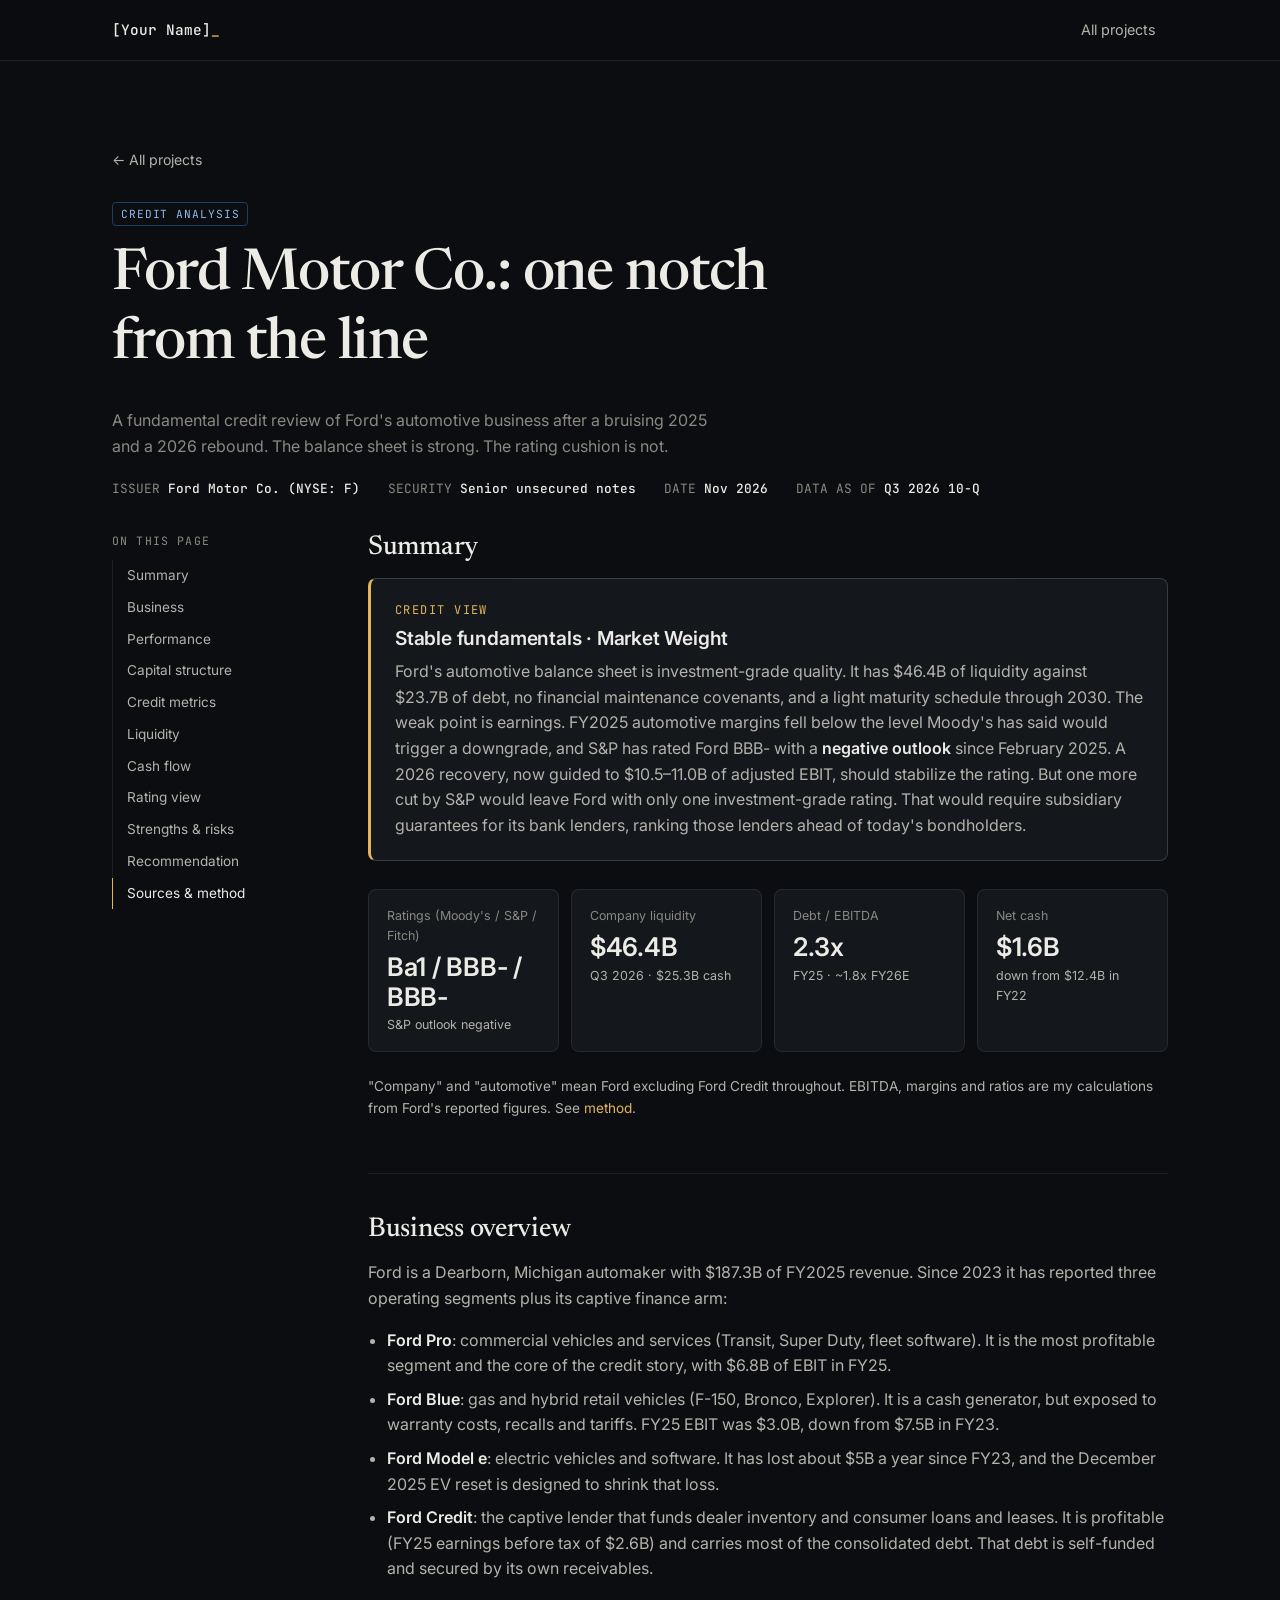
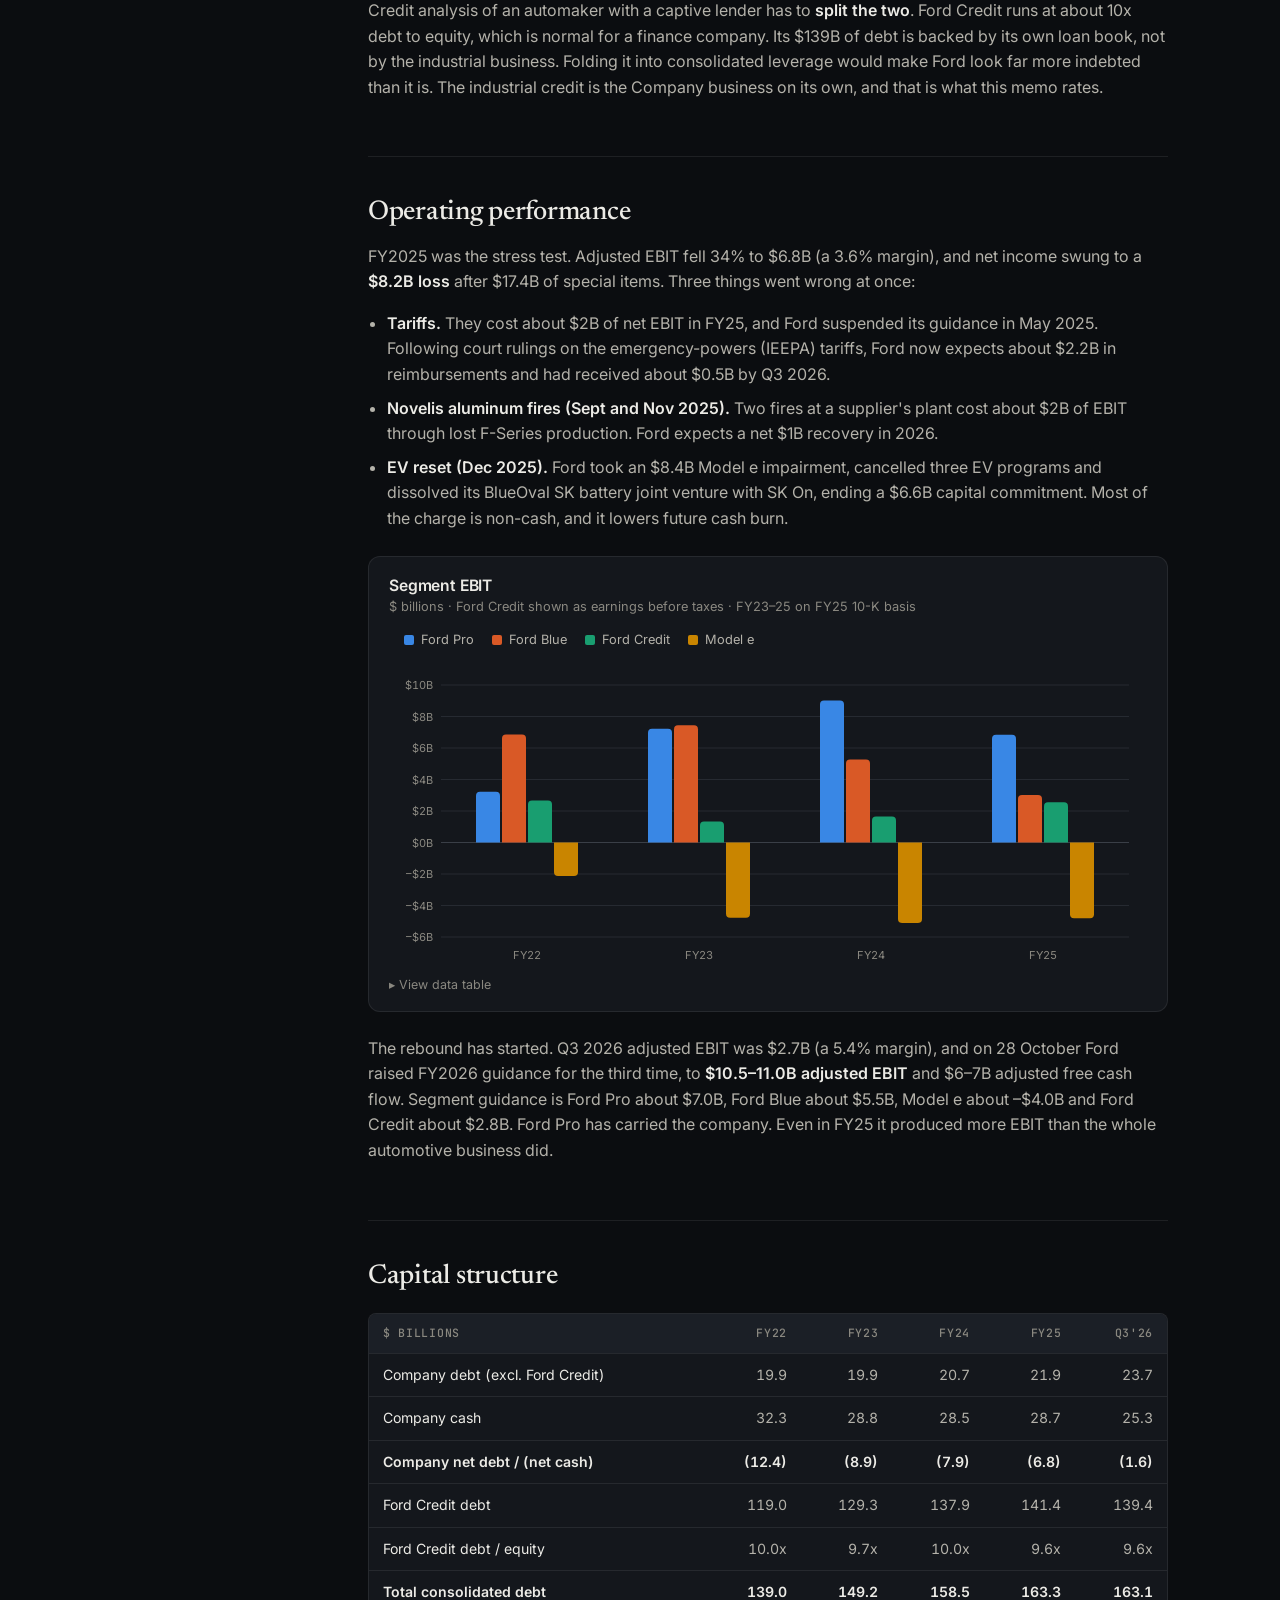
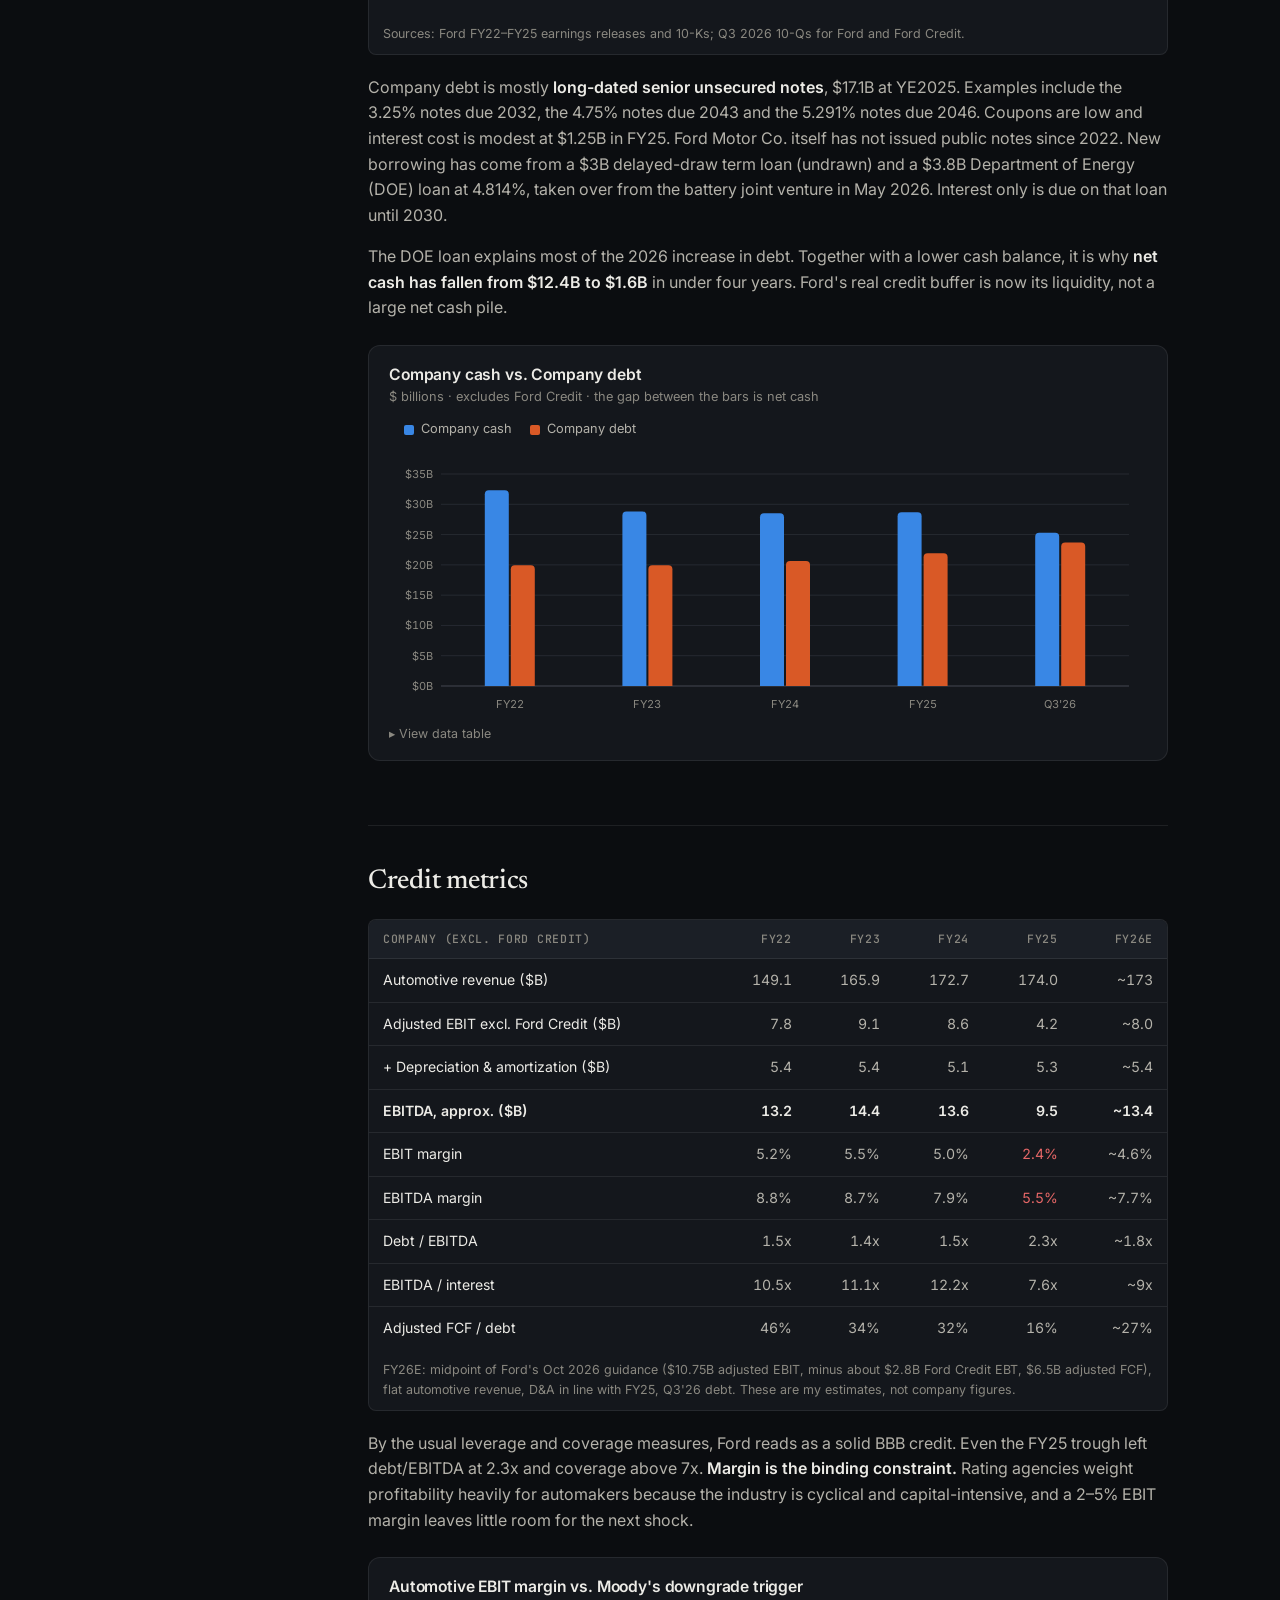
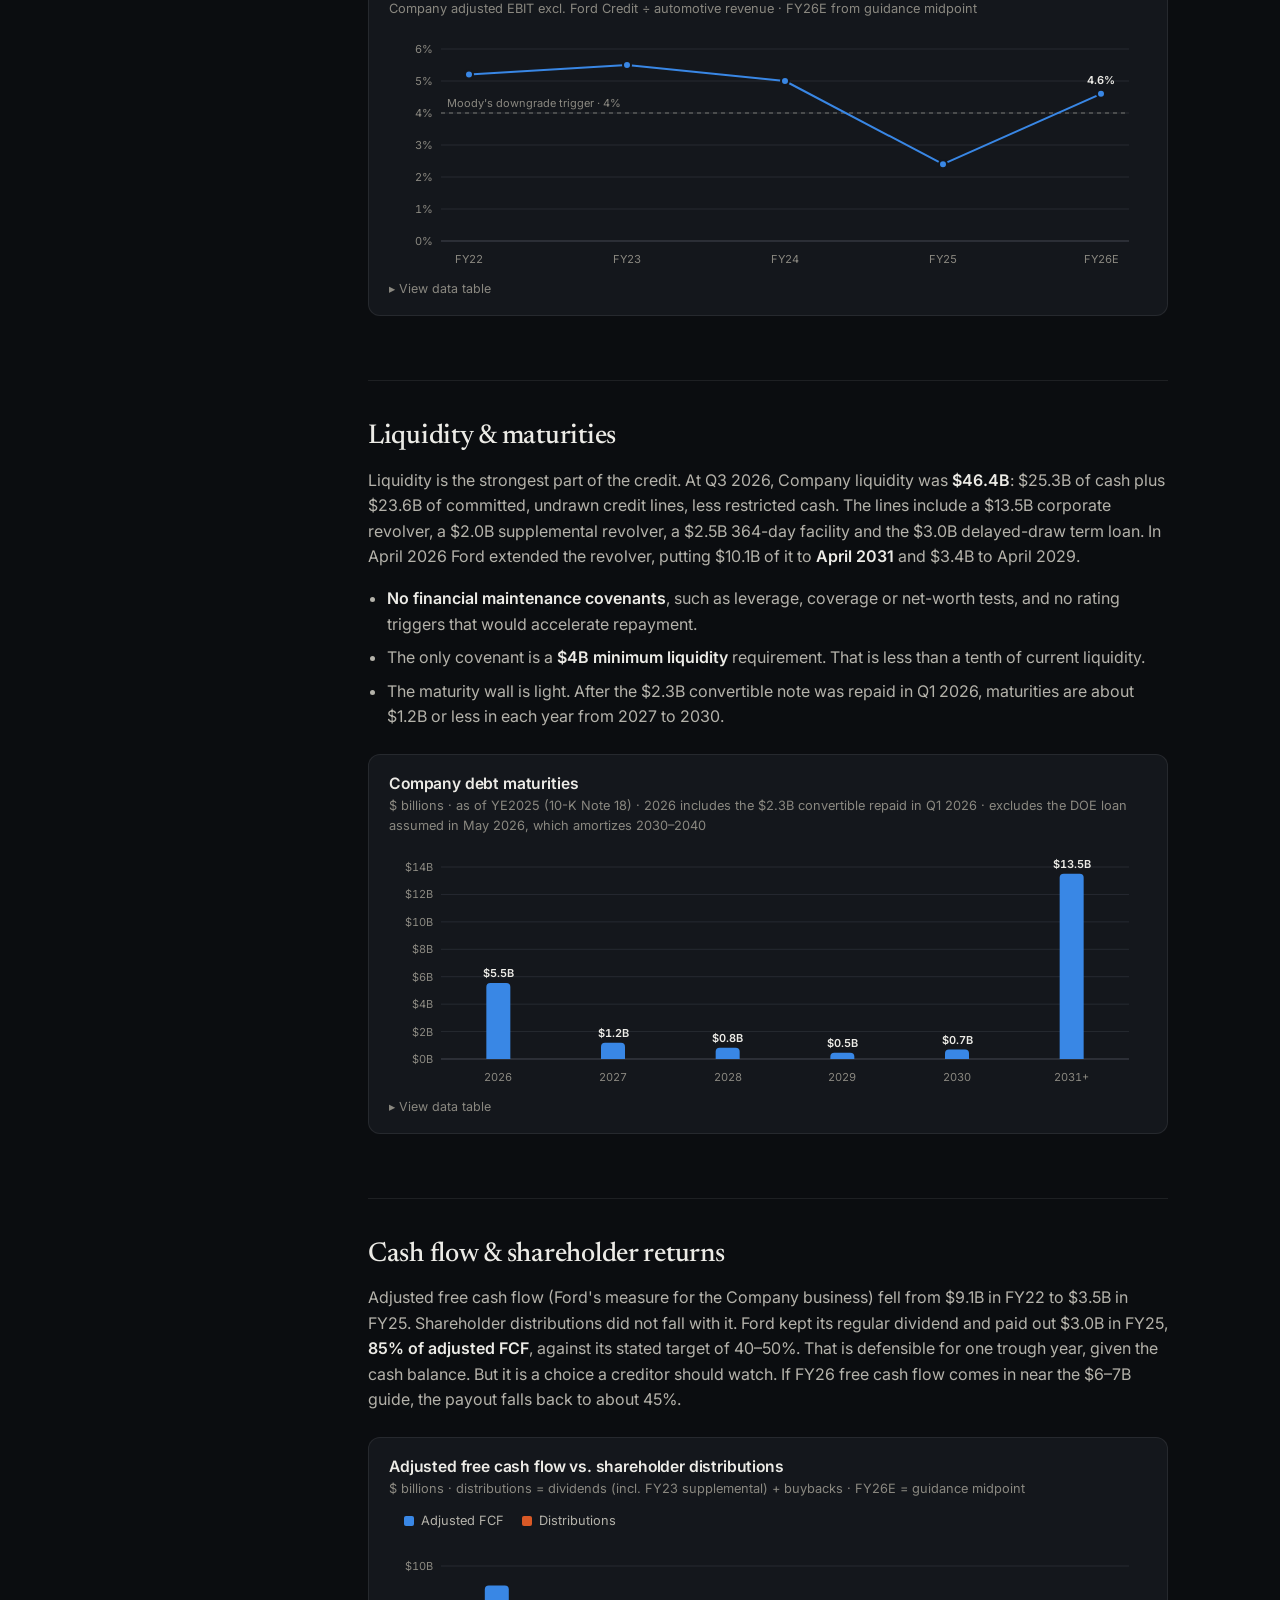
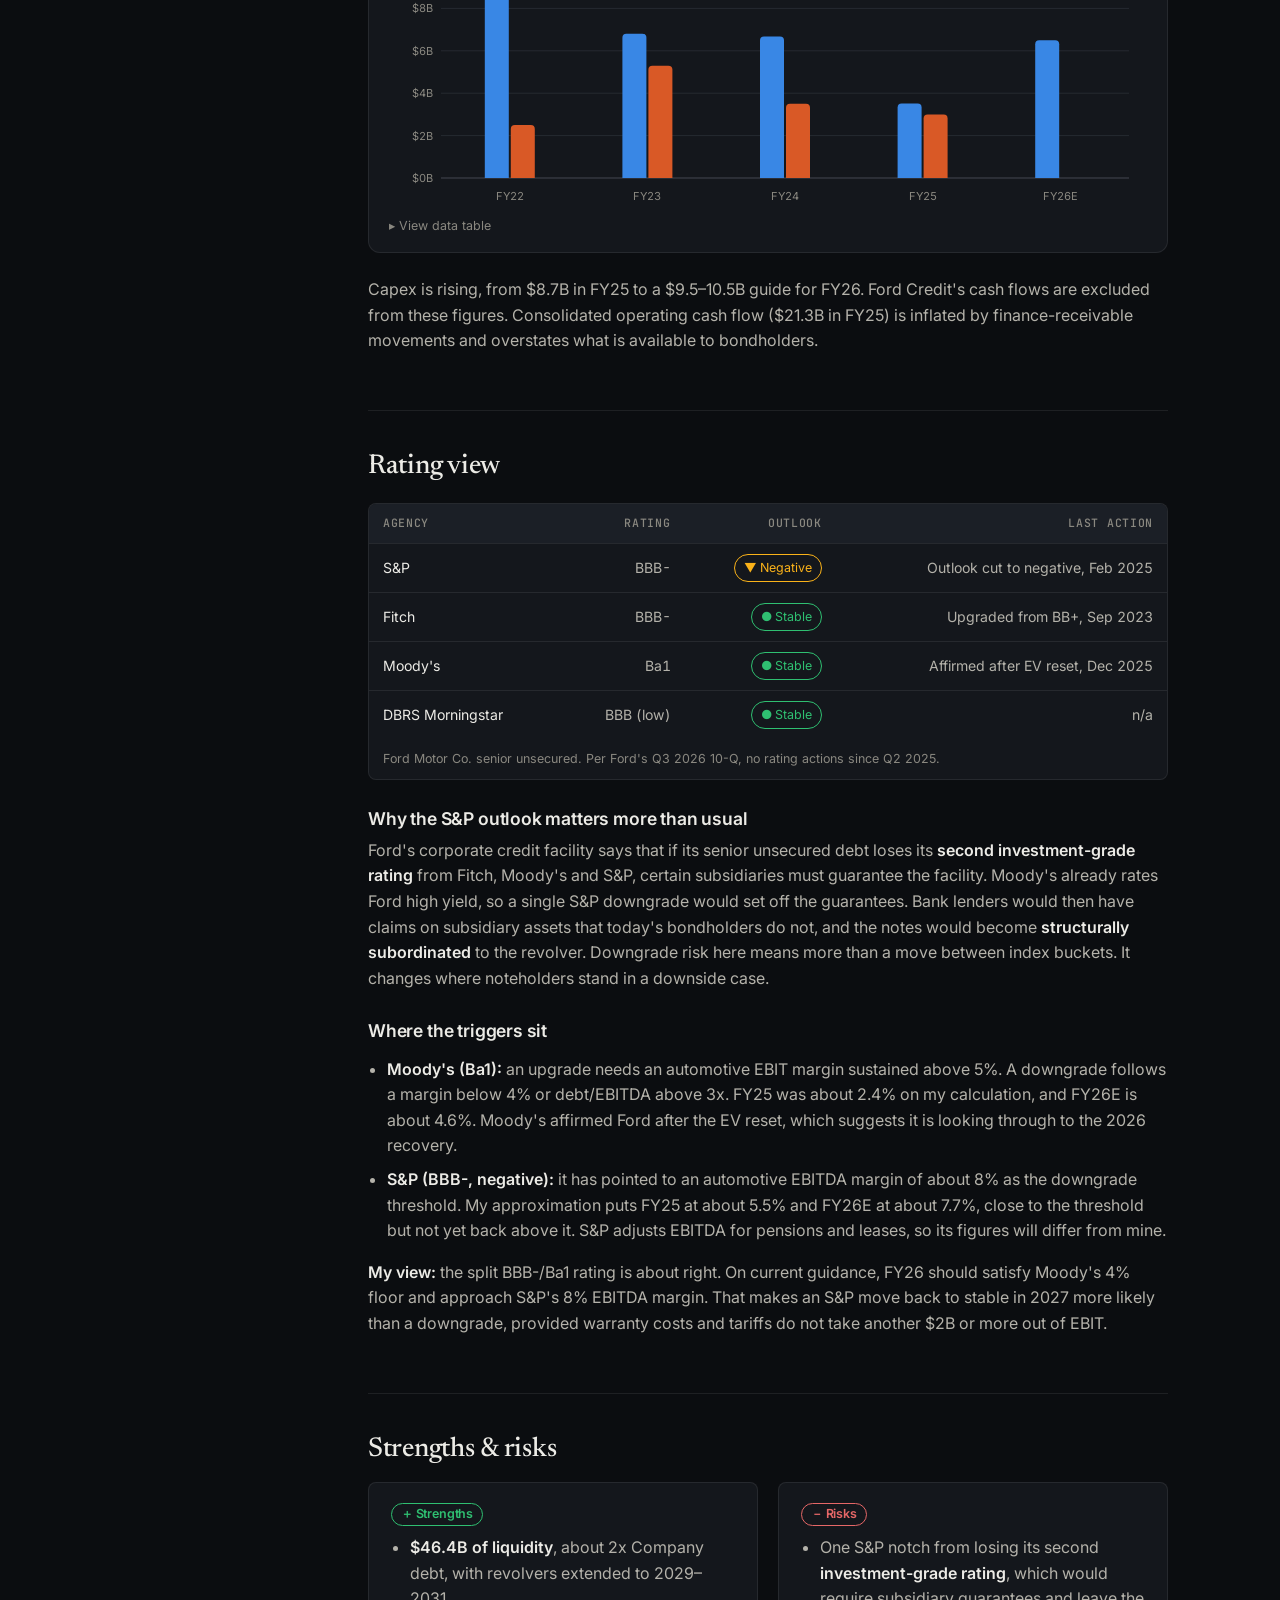
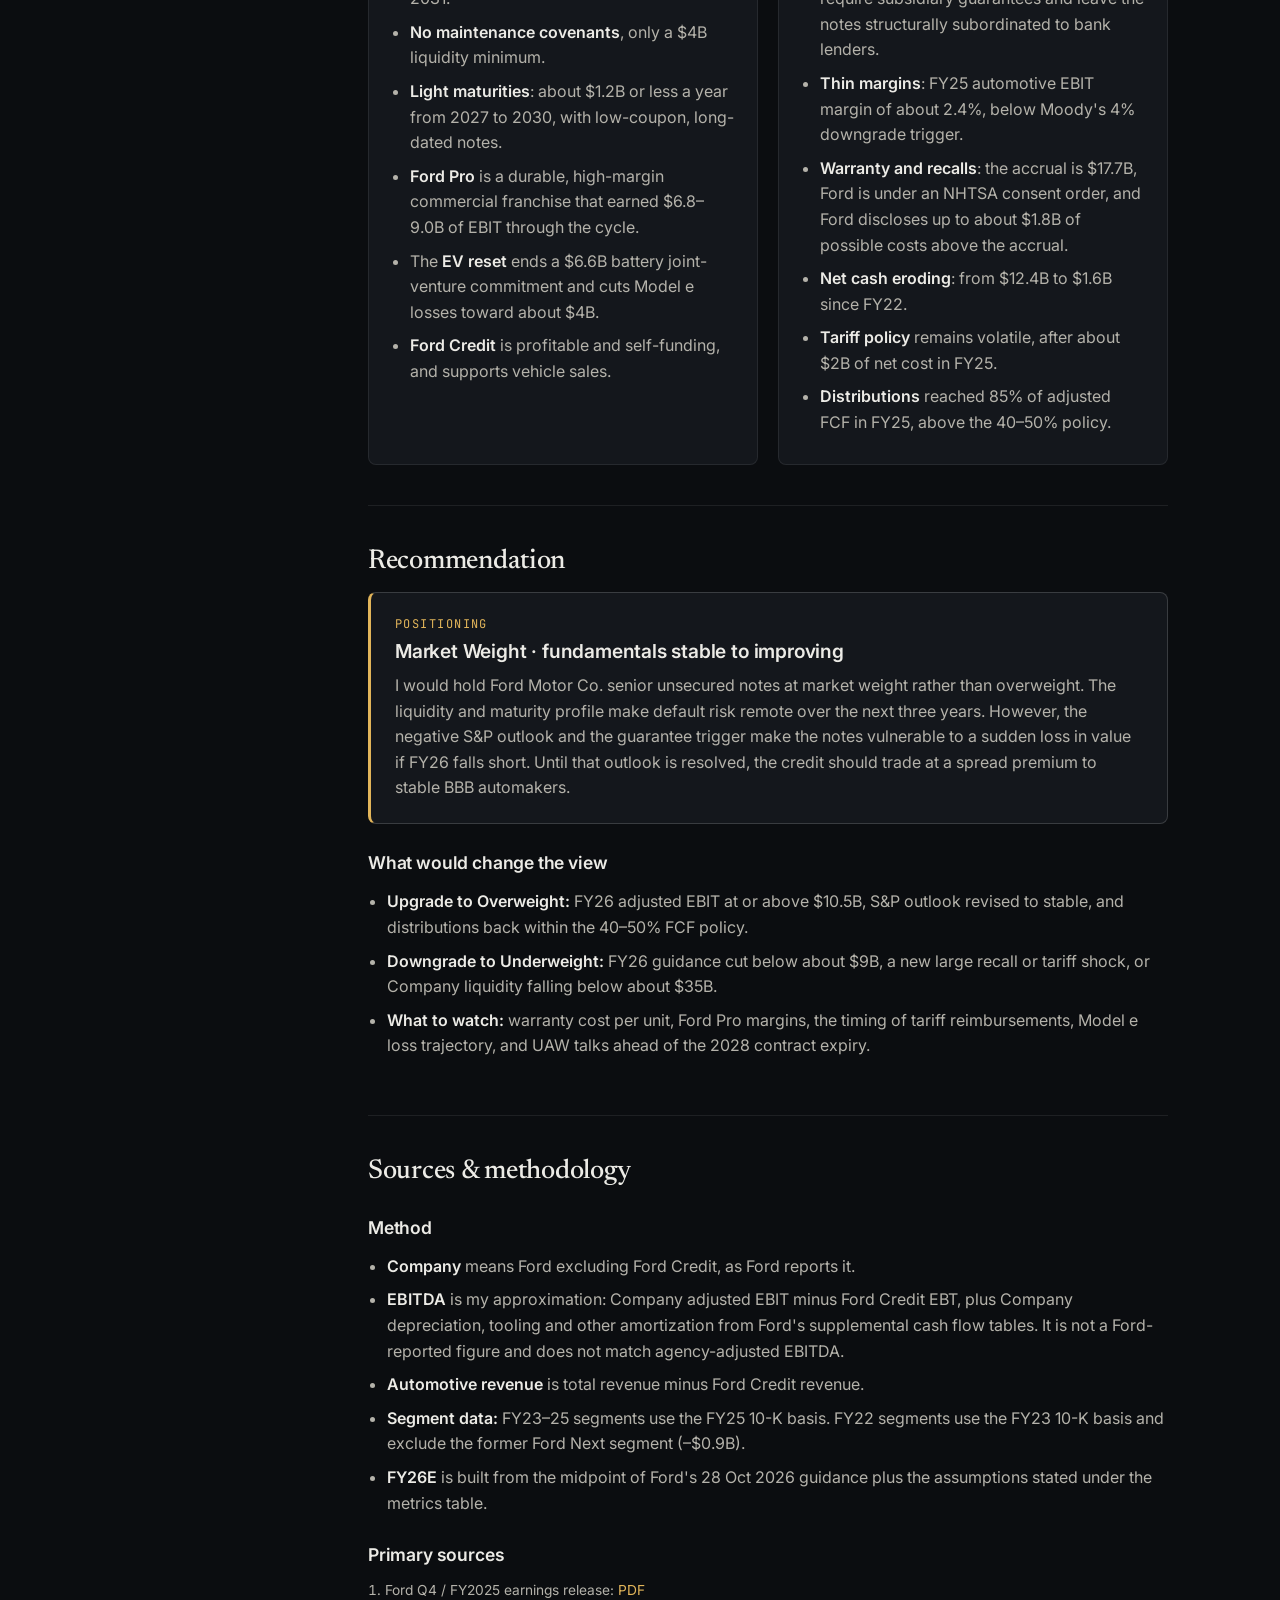
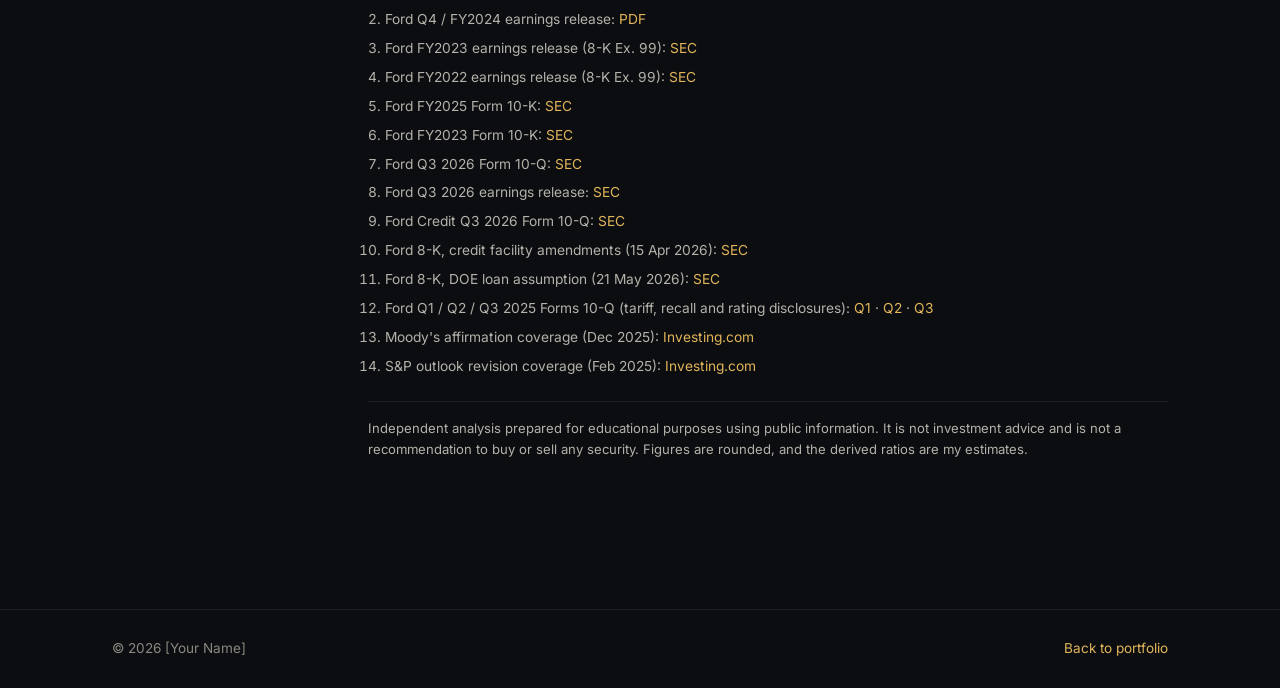
==== projects/ford-credit-analysis.html @ 2c77fc1b "Build dark-theme finance portfolio with sample Ford credit memo - Home page: hero, about, filterable" ====
<!doctype html>
<html lang="en">
<head>
  <meta charset="utf-8">
  <meta name="viewport" content="width=device-width, initial-scale=1">
  <title>Ford Motor Co. Credit Memo · [Your Name]</title>
  <meta name="description" content="Fundamental credit analysis of Ford Motor Company's automotive business: leverage, liquidity, Ford Credit, ratings and downgrade triggers.">
  <meta name="theme-color" content="#0b0d10">
  <link rel="icon" href="../assets/img/favicon.svg" type="image/svg+xml">
  <link rel="preconnect" href="https://fonts.googleapis.com">
  <link rel="preconnect" href="https://fonts.gstatic.com" crossorigin>
  <link href="https://fonts.googleapis.com/css2?family=Inter:wght@400;500;600&family=JetBrains+Mono:wght@400;500&family=Newsreader:opsz,wght@6..72,400;6..72,500&display=swap" rel="stylesheet">
  <link rel="stylesheet" href="../assets/css/style.css">
</head>
<body>
  <header class="nav">
    <div class="container nav-inner">
      <a class="brand" href="../index.html">[Your Name]<span>_</span></a>
      <ul class="nav-links nav-simple">
        <li><a href="../index.html#projects">All projects</a></li>
      </ul>
    </div>
  </header>

  <main class="container">
    <div class="memo-head">
      <a class="back" href="../index.html#projects">← All projects</a>
      <span class="tag tag-credit">Credit analysis</span>
      <h1 style="margin-top:16px">Ford Motor Co.: one notch from the line</h1>
      <p class="muted" style="max-width:62ch">
        A fundamental credit review of Ford's automotive business after a bruising 2025 and a 2026 rebound.
        The balance sheet is strong. The rating cushion is not.
      </p>
      <div class="memo-meta">
        <span>ISSUER <b>Ford Motor Co. (NYSE: F)</b></span>
        <span>SECURITY <b>Senior unsecured notes</b></span>
        <span>DATE <b>Nov 2026</b></span>
        <span>DATA AS OF <b>Q3 2026 10-Q</b></span>
      </div>
    </div>

    <div class="memo-layout">
      <nav class="toc" aria-label="On this page">
        <p>On this page</p>
        <ol>
          <li><a href="#summary">Summary</a></li>
          <li><a href="#business">Business</a></li>
          <li><a href="#performance">Performance</a></li>
          <li><a href="#structure">Capital structure</a></li>
          <li><a href="#metrics">Credit metrics</a></li>
          <li><a href="#liquidity">Liquidity</a></li>
          <li><a href="#cashflow">Cash flow</a></li>
          <li><a href="#ratings">Rating view</a></li>
          <li><a href="#risks">Strengths &amp; risks</a></li>
          <li><a href="#recommendation">Recommendation</a></li>
          <li><a href="#sources">Sources &amp; method</a></li>
        </ol>
      </nav>

      <article class="memo">
        <!-- ================= SUMMARY ================= -->
        <section id="summary">
          <h2>Summary</h2>
          <div class="verdict">
            <span class="eyebrow">Credit view</span>
            <h3>Stable fundamentals · Market Weight</h3>
            <p>
              Ford's automotive balance sheet is investment-grade quality. It has $46.4B of liquidity against
              $23.7B of debt, no financial maintenance covenants, and a light maturity schedule through 2030.
              The weak point is earnings. FY2025 automotive margins fell below the level Moody's has said
              would trigger a downgrade, and S&amp;P has rated Ford BBB- with a <strong>negative outlook</strong> since
              February 2025. A 2026 recovery, now guided to $10.5–11.0B of adjusted EBIT, should stabilize
              the rating. But one more cut by S&amp;P would leave Ford with only one investment-grade rating. That
              would require subsidiary guarantees for its bank lenders, ranking those lenders ahead of today's
              bondholders.
            </p>
          </div>

          <div class="stats">
            <div class="stat"><span class="label">Ratings (Moody's / S&amp;P / Fitch)</span><span class="value">Ba1 / BBB- / BBB-</span><span class="sub">S&amp;P outlook negative</span></div>
            <div class="stat"><span class="label">Company liquidity</span><span class="value">$46.4B</span><span class="sub">Q3 2026 · $25.3B cash</span></div>
            <div class="stat"><span class="label">Debt / EBITDA</span><span class="value">2.3x</span><span class="sub">FY25 · ~1.8x FY26E</span></div>
            <div class="stat"><span class="label">Net cash</span><span class="value">$1.6B</span><span class="sub">down from $12.4B in FY22</span></div>
          </div>
          <p class="muted" style="font-size:.85rem">
            "Company" and "automotive" mean Ford excluding Ford Credit throughout. EBITDA, margins and ratios are
            my calculations from Ford's reported figures. See <a href="#sources">method</a>.
          </p>
        </section>

        <!-- ================= BUSINESS ================= -->
        <section id="business">
          <h2>Business overview</h2>
          <p>
            Ford is a Dearborn, Michigan automaker with $187.3B of FY2025 revenue. Since 2023 it has
            reported three operating segments plus its captive finance arm:
          </p>
          <ul>
            <li><strong>Ford Pro</strong>: commercial vehicles and services (Transit, Super Duty, fleet software).
              It is the most profitable segment and the core of the credit story, with $6.8B of EBIT in FY25.</li>
            <li><strong>Ford Blue</strong>: gas and hybrid retail vehicles (F-150, Bronco, Explorer). It is a
              cash generator, but exposed to warranty costs, recalls and tariffs. FY25 EBIT was $3.0B, down from $7.5B in FY23.</li>
            <li><strong>Ford Model e</strong>: electric vehicles and software. It has lost about $5B a year since FY23,
              and the December 2025 EV reset is designed to shrink that loss.</li>
            <li><strong>Ford Credit</strong>: the captive lender that funds dealer inventory and consumer
              loans and leases. It is profitable (FY25 earnings before tax of $2.6B) and carries most of the
              consolidated debt. That debt is self-funded and secured by its own receivables.</li>
          </ul>
          <p>
            Credit analysis of an automaker with a captive lender has to <strong>split the two</strong>.
            Ford Credit runs at about 10x debt to equity, which is normal for a finance company. Its $139B of
            debt is backed by its own loan book, not by the industrial business. Folding it into consolidated
            leverage would make Ford look far more indebted than it is. The industrial
            credit is the Company business on its own, and that is what this memo rates.
          </p>
        </section>

        <!-- ================= PERFORMANCE ================= -->
        <section id="performance">
          <h2>Operating performance</h2>
          <p>
            FY2025 was the stress test. Adjusted EBIT fell 34% to $6.8B (a 3.6% margin), and net income
            swung to a <strong>$8.2B loss</strong> after $17.4B of special items. Three things went wrong at once:
          </p>
          <ul>
            <li><strong>Tariffs.</strong> They cost about $2B of net EBIT in FY25, and Ford suspended its guidance in May 2025.
              Following court rulings on the emergency-powers (IEEPA) tariffs, Ford now expects about $2.2B
              in reimbursements and had received about $0.5B by Q3 2026.</li>
            <li><strong>Novelis aluminum fires (Sept and Nov 2025).</strong> Two fires at a supplier's plant cost
              about $2B of EBIT through lost F-Series production. Ford expects a net $1B recovery in 2026.</li>
            <li><strong>EV reset (Dec 2025).</strong> Ford took an $8.4B Model e impairment, cancelled three EV
              programs and dissolved its BlueOval SK battery joint venture with SK On, ending a $6.6B capital
              commitment. Most of the charge is non-cash, and it lowers future cash burn.</li>
          </ul>

          <div class="chart-card">
            <h4>Segment EBIT</h4>
            <p class="chart-sub">$ billions · Ford Credit shown as earnings before taxes · FY23–25 on FY25 10-K basis</p>
            <div class="chart" id="chart-segments"></div>
          </div>

          <p>
            The rebound has started. Q3 2026 adjusted EBIT was $2.7B (a 5.4% margin), and on 28 October Ford raised
            FY2026 guidance for the third time, to <strong>$10.5–11.0B adjusted EBIT</strong> and $6–7B adjusted
            free cash flow. Segment guidance is Ford Pro about $7.0B, Ford Blue about $5.5B, Model e about –$4.0B
            and Ford Credit about $2.8B. Ford Pro has carried the company. Even in FY25 it produced more EBIT
            than the whole automotive business did.
          </p>
        </section>

        <!-- ================= CAPITAL STRUCTURE ================= -->
        <section id="structure">
          <h2>Capital structure</h2>
          <div class="table-wrap">
            <table>
              <thead><tr><th>$ billions</th><th>FY22</th><th>FY23</th><th>FY24</th><th>FY25</th><th>Q3'26</th></tr></thead>
              <tbody>
                <tr><td>Company debt (excl. Ford Credit)</td><td>19.9</td><td>19.9</td><td>20.7</td><td>21.9</td><td>23.7</td></tr>
                <tr><td>Company cash</td><td>32.3</td><td>28.8</td><td>28.5</td><td>28.7</td><td>25.3</td></tr>
                <tr class="total"><td>Company net debt / (net cash)</td><td>(12.4)</td><td>(8.9)</td><td>(7.9)</td><td>(6.8)</td><td>(1.6)</td></tr>
                <tr><td>Ford Credit debt</td><td>119.0</td><td>129.3</td><td>137.9</td><td>141.4</td><td>139.4</td></tr>
                <tr><td>Ford Credit debt / equity</td><td>10.0x</td><td>9.7x</td><td>10.0x</td><td>9.6x</td><td>9.6x</td></tr>
                <tr class="total"><td>Total consolidated debt</td><td>139.0</td><td>149.2</td><td>158.5</td><td>163.3</td><td>163.1</td></tr>
              </tbody>
              <caption>Sources: Ford FY22–FY25 earnings releases and 10-Ks; Q3 2026 10-Qs for Ford and Ford Credit.</caption>
            </table>
          </div>
          <p>
            Company debt is mostly <strong>long-dated senior unsecured notes</strong>, $17.1B at YE2025. Examples
            include the 3.25% notes due 2032, the 4.75% notes due 2043 and the 5.291% notes due 2046. Coupons are low
            and interest cost is modest at $1.25B in FY25. Ford Motor Co. itself has not issued public notes
            since 2022. New borrowing has come from a $3B delayed-draw term loan (undrawn) and a $3.8B Department of
            Energy (DOE) loan at 4.814%, taken over from the battery joint venture in May 2026. Interest only is due on
            that loan until 2030.
          </p>
          <p>
            The DOE loan explains most of the 2026 increase in debt. Together with a lower cash balance, it is why <strong>net cash has fallen from $12.4B to $1.6B</strong> in under four years.
            Ford's real credit buffer is now its liquidity, not a large net cash pile.
          </p>

          <div class="chart-card">
            <h4>Company cash vs. Company debt</h4>
            <p class="chart-sub">$ billions · excludes Ford Credit · the gap between the bars is net cash</p>
            <div class="chart" id="chart-netcash"></div>
          </div>
        </section>

        <!-- ================= METRICS ================= -->
        <section id="metrics">
          <h2>Credit metrics</h2>
          <div class="table-wrap">
            <table>
              <thead><tr><th>Company (excl. Ford Credit)</th><th>FY22</th><th>FY23</th><th>FY24</th><th>FY25</th><th>FY26E</th></tr></thead>
              <tbody>
                <tr><td>Automotive revenue ($B)</td><td>149.1</td><td>165.9</td><td>172.7</td><td>174.0</td><td>~173</td></tr>
                <tr><td>Adjusted EBIT excl. Ford Credit ($B)</td><td>7.8</td><td>9.1</td><td>8.6</td><td>4.2</td><td>~8.0</td></tr>
                <tr><td>+ Depreciation &amp; amortization ($B)</td><td>5.4</td><td>5.4</td><td>5.1</td><td>5.3</td><td>~5.4</td></tr>
                <tr class="total"><td>EBITDA, approx. ($B)</td><td>13.2</td><td>14.4</td><td>13.6</td><td>9.5</td><td>~13.4</td></tr>
                <tr><td>EBIT margin</td><td>5.2%</td><td>5.5%</td><td>5.0%</td><td class="neg">2.4%</td><td>~4.6%</td></tr>
                <tr><td>EBITDA margin</td><td>8.8%</td><td>8.7%</td><td>7.9%</td><td class="neg">5.5%</td><td>~7.7%</td></tr>
                <tr><td>Debt / EBITDA</td><td>1.5x</td><td>1.4x</td><td>1.5x</td><td>2.3x</td><td>~1.8x</td></tr>
                <tr><td>EBITDA / interest</td><td>10.5x</td><td>11.1x</td><td>12.2x</td><td>7.6x</td><td>~9x</td></tr>
                <tr><td>Adjusted FCF / debt</td><td>46%</td><td>34%</td><td>32%</td><td>16%</td><td>~27%</td></tr>
              </tbody>
              <caption>
                FY26E: midpoint of Ford's Oct 2026 guidance ($10.75B adjusted EBIT, minus about $2.8B Ford Credit EBT, $6.5B adjusted FCF),
                flat automotive revenue, D&amp;A in line with FY25, Q3'26 debt. These are my estimates, not company figures.
              </caption>
            </table>
          </div>
          <p>
            By the usual leverage and coverage measures, Ford reads as a solid BBB credit. Even the FY25 trough
            left debt/EBITDA at 2.3x and coverage above 7x. <strong>Margin is the binding constraint.</strong>
            Rating agencies weight profitability heavily for automakers because the industry is cyclical and
            capital-intensive, and a 2–5% EBIT margin leaves little room for the next shock.
          </p>

          <div class="chart-card">
            <h4>Automotive EBIT margin vs. Moody's downgrade trigger</h4>
            <p class="chart-sub">Company adjusted EBIT excl. Ford Credit ÷ automotive revenue · FY26E from guidance midpoint</p>
            <div class="chart" id="chart-margin"></div>
          </div>
        </section>

        <!-- ================= LIQUIDITY ================= -->
        <section id="liquidity">
          <h2>Liquidity &amp; maturities</h2>
          <p>
            Liquidity is the strongest part of the credit. At Q3 2026, Company liquidity was
            <strong>$46.4B</strong>: $25.3B of cash plus $23.6B of committed, undrawn credit lines, less
            restricted cash. The lines include a $13.5B corporate revolver, a $2.0B supplemental revolver, a $2.5B
            364-day facility and the $3.0B delayed-draw term loan. In April 2026 Ford extended the revolver,
            putting $10.1B of it to <strong>April 2031</strong> and $3.4B to April 2029.
          </p>
          <ul>
            <li><strong>No financial maintenance covenants</strong>, such as leverage, coverage or net-worth tests, and no
              rating triggers that would accelerate repayment.</li>
            <li>The only covenant is a <strong>$4B minimum liquidity</strong> requirement. That is less than
              a tenth of current liquidity.</li>
            <li>The maturity wall is light. After the $2.3B convertible note was repaid in Q1 2026, maturities are about
              $1.2B or less in each year from 2027 to 2030.</li>
          </ul>

          <div class="chart-card">
            <h4>Company debt maturities</h4>
            <p class="chart-sub">$ billions · as of YE2025 (10-K Note 18) · 2026 includes the $2.3B convertible repaid in Q1 2026 · excludes the DOE loan assumed in May 2026, which amortizes 2030–2040</p>
            <div class="chart" id="chart-maturities"></div>
          </div>
        </section>

        <!-- ================= CASH FLOW ================= -->
        <section id="cashflow">
          <h2>Cash flow &amp; shareholder returns</h2>
          <p>
            Adjusted free cash flow (Ford's measure for the Company business) fell from $9.1B in FY22 to $3.5B in FY25.
            Shareholder distributions did not fall with it. Ford kept its regular dividend and paid out
            $3.0B in FY25, <strong>85% of adjusted FCF</strong>, against its stated target of 40–50%. That is defensible for
            one trough year, given the cash balance. But it is a choice a creditor should watch. If FY26 free cash flow
            comes in near the $6–7B guide, the payout falls back to about 45%.
          </p>
          <div class="chart-card">
            <h4>Adjusted free cash flow vs. shareholder distributions</h4>
            <p class="chart-sub">$ billions · distributions = dividends (incl. FY23 supplemental) + buybacks · FY26E = guidance midpoint</p>
            <div class="chart" id="chart-fcf"></div>
          </div>
          <p>
            Capex is rising, from $8.7B in FY25 to a $9.5–10.5B guide for FY26. Ford Credit's cash flows are excluded
            from these figures. Consolidated operating cash flow ($21.3B in FY25) is inflated by finance-receivable
            movements and overstates what is available to bondholders.
          </p>
        </section>

        <!-- ================= RATINGS ================= -->
        <section id="ratings">
          <h2>Rating view</h2>
          <div class="table-wrap">
            <table>
              <thead><tr><th>Agency</th><th>Rating</th><th>Outlook</th><th>Last action</th></tr></thead>
              <tbody>
                <tr><td>S&amp;P</td><td>BBB-</td><td><span class="pill warn">▼ Negative</span></td><td>Outlook cut to negative, Feb 2025</td></tr>
                <tr><td>Fitch</td><td>BBB-</td><td><span class="pill good">● Stable</span></td><td>Upgraded from BB+, Sep 2023</td></tr>
                <tr><td>Moody's</td><td>Ba1</td><td><span class="pill good">● Stable</span></td><td>Affirmed after EV reset, Dec 2025</td></tr>
                <tr><td>DBRS Morningstar</td><td>BBB (low)</td><td><span class="pill good">● Stable</span></td><td>n/a</td></tr>
              </tbody>
              <caption>Ford Motor Co. senior unsecured. Per Ford's Q3 2026 10-Q, no rating actions since Q2 2025.</caption>
            </table>
          </div>

          <h3>Why the S&amp;P outlook matters more than usual</h3>
          <p>
            Ford's corporate credit facility says that if its senior unsecured debt loses its
            <strong>second investment-grade rating</strong> from Fitch, Moody's and S&amp;P, certain subsidiaries
            must guarantee the facility. Moody's already rates Ford high yield, so a single S&amp;P downgrade would
            set off the guarantees. Bank lenders would then have claims on subsidiary assets that today's
            bondholders do not, and the notes would become <strong>structurally subordinated</strong> to
            the revolver. Downgrade risk here means more than a move between index buckets. It changes where
            noteholders stand in a downside case.
          </p>

          <h3>Where the triggers sit</h3>
          <ul>
            <li><strong>Moody's (Ba1):</strong> an upgrade needs an automotive EBIT margin sustained above 5%. A downgrade
              follows a margin below 4% or debt/EBITDA above 3x. FY25 was about 2.4% on my calculation, and FY26E is about 4.6%.
              Moody's affirmed Ford after the EV reset, which suggests it is looking through to the 2026 recovery.</li>
            <li><strong>S&amp;P (BBB-, negative):</strong> it has pointed to an automotive EBITDA margin of about 8%
              as the downgrade threshold. My approximation puts FY25 at about 5.5% and FY26E at about 7.7%, close to the
              threshold but not yet back above it. S&amp;P adjusts EBITDA for pensions and leases, so its
              figures will differ from mine.</li>
          </ul>
          <p>
            <strong>My view:</strong> the split BBB-/Ba1 rating is about right. On current guidance, FY26 should
            satisfy Moody's 4% floor and approach S&amp;P's 8% EBITDA margin. That makes an S&amp;P move back to stable
            in 2027 more likely than a downgrade, provided warranty costs and tariffs do not take another $2B or more out of EBIT.
          </p>
        </section>

        <!-- ================= STRENGTHS & RISKS ================= -->
        <section id="risks">
          <h2>Strengths &amp; risks</h2>
          <div class="two-col">
            <div>
              <h3><span class="pill good">＋ Strengths</span></h3>
              <ul>
                <li><strong>$46.4B of liquidity</strong>, about 2x Company debt, with revolvers extended to 2029–2031.</li>
                <li><strong>No maintenance covenants</strong>, only a $4B liquidity minimum.</li>
                <li><strong>Light maturities</strong>: about $1.2B or less a year from 2027 to 2030, with low-coupon, long-dated notes.</li>
                <li><strong>Ford Pro</strong> is a durable, high-margin commercial franchise that earned $6.8–9.0B of EBIT through the cycle.</li>
                <li>The <strong>EV reset</strong> ends a $6.6B battery joint-venture commitment and cuts Model e losses toward about $4B.</li>
                <li><strong>Ford Credit</strong> is profitable and self-funding, and supports vehicle sales.</li>
              </ul>
            </div>
            <div>
              <h3><span class="pill bad">－ Risks</span></h3>
              <ul>
                <li>One S&amp;P notch from losing its second <strong>investment-grade rating</strong>, which would require subsidiary guarantees and leave the notes structurally subordinated to bank lenders.</li>
                <li><strong>Thin margins</strong>: FY25 automotive EBIT margin of about 2.4%, below Moody's 4% downgrade trigger.</li>
                <li><strong>Warranty and recalls</strong>: the accrual is $17.7B, Ford is under an NHTSA consent order, and Ford discloses up to about $1.8B of possible costs above the accrual.</li>
                <li><strong>Net cash eroding</strong>: from $12.4B to $1.6B since FY22.</li>
                <li><strong>Tariff policy</strong> remains volatile, after about $2B of net cost in FY25.</li>
                <li><strong>Distributions</strong> reached 85% of adjusted FCF in FY25, above the 40–50% policy.</li>
              </ul>
            </div>
          </div>
        </section>

        <!-- ================= RECOMMENDATION ================= -->
        <section id="recommendation">
          <h2>Recommendation</h2>
          <div class="verdict">
            <span class="eyebrow">Positioning</span>
            <h3>Market Weight · fundamentals stable to improving</h3>
            <p>
              I would hold Ford Motor Co. senior unsecured notes at market weight rather than overweight. The liquidity and
              maturity profile make default risk remote over the next three years. However, the negative S&amp;P outlook
              and the guarantee trigger make the notes vulnerable to a sudden loss in value if FY26 falls short. Until
              that outlook is resolved, the credit should trade at a spread premium to stable BBB automakers.
            </p>
          </div>
          <h3>What would change the view</h3>
          <ul>
            <li><strong>Upgrade to Overweight:</strong> FY26 adjusted EBIT at or above $10.5B, S&amp;P outlook revised to stable,
              and distributions back within the 40–50% FCF policy.</li>
            <li><strong>Downgrade to Underweight:</strong> FY26 guidance cut below about $9B, a new large recall or tariff
              shock, or Company liquidity falling below about $35B.</li>
            <li><strong>What to watch:</strong> warranty cost per unit, Ford Pro margins, the timing of tariff
              reimbursements, Model e loss trajectory, and UAW talks ahead of the 2028 contract expiry.</li>
          </ul>
        </section>

        <!-- ================= SOURCES ================= -->
        <section id="sources" class="sources">
          <h2>Sources &amp; methodology</h2>
          <h3>Method</h3>
          <ul>
            <li><strong>Company</strong> means Ford excluding Ford Credit, as Ford reports it.</li>
            <li><strong>EBITDA</strong> is my approximation: Company adjusted EBIT minus Ford Credit EBT, plus Company
              depreciation, tooling and other amortization from Ford's supplemental cash flow tables. It is not a Ford-reported figure and
              does not match agency-adjusted EBITDA.</li>
            <li><strong>Automotive revenue</strong> is total revenue minus Ford Credit revenue.</li>
            <li><strong>Segment data:</strong> FY23–25 segments use the FY25 10-K basis. FY22 segments use the FY23 10-K basis and exclude the
              former Ford Next segment (–$0.9B).</li>
            <li><strong>FY26E</strong> is built from the midpoint of Ford's 28 Oct 2026 guidance plus the assumptions stated under the metrics table.</li>
          </ul>
          <h3>Primary sources</h3>
          <ol>
            <li>Ford Q4 / FY2025 earnings release: <a href="https://s205.q4cdn.com/882619693/files/doc_financials/2025/q4/Ford-Q4-2025-Earnings-Press-Release.pdf" target="_blank" rel="noopener">PDF</a></li>
            <li>Ford Q4 / FY2024 earnings release: <a href="https://s205.q4cdn.com/882619693/files/doc_news/2025/Feb/Ford-Q4-2024-Earnings-Press-Release.pdf" target="_blank" rel="noopener">PDF</a></li>
            <li>Ford FY2023 earnings release (8-K Ex. 99): <a href="https://www.sec.gov/Archives/edgar/data/37996/000003799624000008/exhibit99tofordfebruary6.htm" target="_blank" rel="noopener">SEC</a></li>
            <li>Ford FY2022 earnings release (8-K Ex. 99): <a href="https://www.sec.gov/Archives/edgar/data/37996/000003799623000011/exhibit99tofordfebruary2.htm" target="_blank" rel="noopener">SEC</a></li>
            <li>Ford FY2025 Form 10-K: <a href="https://www.sec.gov/Archives/edgar/data/37996/000003799626000015/f-20251231.htm" target="_blank" rel="noopener">SEC</a></li>
            <li>Ford FY2023 Form 10-K: <a href="https://www.sec.gov/Archives/edgar/data/37996/000003799624000009/f-20231231.htm" target="_blank" rel="noopener">SEC</a></li>
            <li>Ford Q3 2026 Form 10-Q: <a href="https://www.sec.gov/Archives/edgar/data/37996/000003799626000191/f-20260930.htm" target="_blank" rel="noopener">SEC</a></li>
            <li>Ford Q3 2026 earnings release: <a href="https://www.sec.gov/Archives/edgar/data/0000037996/000003799626000190/exhibit99tooctober282026.htm" target="_blank" rel="noopener">SEC</a></li>
            <li>Ford Credit Q3 2026 Form 10-Q: <a href="https://www.sec.gov/Archives/edgar/data/38009/000003800926000095/fmcc-20260930.htm" target="_blank" rel="noopener">SEC</a></li>
            <li>Ford 8-K, credit facility amendments (15 Apr 2026): <a href="https://www.sec.gov/Archives/edgar/data/37996/000003799626000079/f-20260415.htm" target="_blank" rel="noopener">SEC</a></li>
            <li>Ford 8-K, DOE loan assumption (21 May 2026): <a href="https://www.sec.gov/Archives/edgar/data/37996/000003799626000093/f-20260520.htm" target="_blank" rel="noopener">SEC</a></li>
            <li>Ford Q1 / Q2 / Q3 2025 Forms 10-Q (tariff, recall and rating disclosures): <a href="https://www.sec.gov/Archives/edgar/data/37996/000003799625000072/f-20250331.htm" target="_blank" rel="noopener">Q1</a> · <a href="https://www.sec.gov/Archives/edgar/data/37996/000003799625000147/f-20250630.htm" target="_blank" rel="noopener">Q2</a> · <a href="https://www.sec.gov/Archives/edgar/data/37996/000003799625000186/f-20250930.htm" target="_blank" rel="noopener">Q3</a></li>
            <li>Moody's affirmation coverage (Dec 2025): <a href="https://www.investing.com/news/stock-market-news/fords-ba1-rating-affirmed-by-moodys-amid-ev-strategy-reset-93CH-4411483" target="_blank" rel="noopener">Investing.com</a></li>
            <li>S&amp;P outlook revision coverage (Feb 2025): <a href="https://ng.investing.com/news/stock-market-news/fords-outlook-revised-to-negative-profitability-prospects-weaker-than-expected-sp-global-93CH-1749030" target="_blank" rel="noopener">Investing.com</a></li>
          </ol>
          <p class="note">
            Independent analysis prepared for educational purposes using public information. It is not investment advice and
            is not a recommendation to buy or sell any security. Figures are rounded, and the derived ratios are my estimates.
          </p>
        </section>
      </article>
    </div>
  </main>

  <footer class="footer">
    <div class="container">
      <span>© <span data-year>2026</span> [Your Name]</span>
      <a href="../index.html">Back to portfolio</a>
    </div>
  </footer>

  <script src="../assets/js/main.js"></script>
  <script src="../assets/js/charts.js"></script>
  <script>
    const B = (v) => (v < 0 ? '–$' + Math.abs(v).toFixed(1) : '$' + v.toFixed(1)) + 'B';
    const Bt = (v) => (v < 0 ? '–$' : '$') + Math.abs(+v.toFixed(1)) + 'B';

    // Segment EBIT, FY22–FY25 (Ford 10-K FY25 / FY23 basis)
    Charts.bar('#chart-segments', {
      label: 'Ford segment EBIT FY22 to FY25',
      categories: ['FY22', 'FY23', 'FY24', 'FY25'],
      series: [
        { name: 'Ford Pro',    values: [3.22, 7.22, 9.01, 6.84],   color: 'var(--series-1)' },
        { name: 'Ford Blue',   values: [6.85, 7.45, 5.27, 3.02],   color: 'var(--series-2)' },
        { name: 'Ford Credit', values: [2.66, 1.33, 1.65, 2.56],   color: 'var(--series-3)' },
        { name: 'Model e',     values: [-2.13, -4.78, -5.11, -4.81], color: 'var(--series-4)' },
      ],
      format: B,
      tickFormat: Bt,
      height: 300,
    });

    // Company cash vs Company debt
    Charts.bar('#chart-netcash', {
      label: 'Ford Company cash versus Company debt',
      categories: ['FY22', 'FY23', 'FY24', 'FY25', "Q3'26"],
      series: [
        { name: 'Company cash', values: [32.3, 28.8, 28.5, 28.7, 25.3], color: 'var(--series-1)' },
        { name: 'Company debt', values: [19.93, 19.94, 20.65, 21.92, 23.7], color: 'var(--series-2)' },
      ],
      format: B,
      tickFormat: Bt,
      height: 260,
    });

    // Automotive EBIT margin
    Charts.line('#chart-margin', {
      label: 'Ford automotive EBIT margin',
      categories: ['FY22', 'FY23', 'FY24', 'FY25', 'FY26E'],
      series: [{ name: 'Automotive EBIT margin', values: [5.2, 5.5, 5.0, 2.4, 4.6], color: 'var(--series-1)' }],
      format: (v) => v.toFixed(1) + '%',
      tickFormat: (v) => +v.toFixed(1) + '%',
      refLine: { value: 4, label: "Moody's downgrade trigger · 4%" },
      endLabels: true,
      height: 240,
    });

    // Maturities at YE2025
    Charts.bar('#chart-maturities', {
      label: 'Ford Company debt maturities',
      categories: ['2026', '2027', '2028', '2029', '2030', '2031+'],
      series: [{ name: 'Maturing debt', values: [5.55, 1.18, 0.82, 0.46, 0.69, 13.50], color: 'var(--series-1)' }],
      format: B,
      tickFormat: Bt,
      valueLabels: true,
      height: 240,
    });

    // FCF vs distributions
    Charts.bar('#chart-fcf', {
      label: 'Ford adjusted free cash flow versus shareholder distributions',
      categories: ['FY22', 'FY23', 'FY24', 'FY25', 'FY26E'],
      series: [
        { name: 'Adjusted FCF', values: [9.08, 6.80, 6.67, 3.51, 6.5], color: 'var(--series-1)' },
        { name: 'Distributions', values: [2.5, 5.3, 3.5, 3.0, null], color: 'var(--series-2)' },
      ],
      format: B,
      tickFormat: Bt,
      height: 260,
    });
  </script>
</body>
</html>
---- assets/css/style.css ----
/* ==========================================================================
   Portfolio — dark theme
   Edit the tokens in :root to restyle the whole site.
   ========================================================================== */

:root {
  color-scheme: dark;

  /* Surfaces */
  --bg:          #0b0d10;   /* page */
  --surface-1:   #14171c;   /* cards, charts */
  --surface-2:   #1b1f26;   /* raised / hover */
  --border:      rgba(255, 255, 255, 0.08);
  --border-strong: rgba(255, 255, 255, 0.16);

  /* Ink */
  --text:        #ecebe6;
  --text-2:      #b4b2aa;
  --muted:       #8a8880;

  /* Accent (links, highlights) */
  --accent:      #e2b55a;
  --accent-soft: rgba(226, 181, 90, 0.12);

  /* Status — always paired with a label, never color alone */
  --good:        #2fbf71;
  --warn:        #fab219;
  --bad:         #e66767;

  /* Chart series (validated for CVD separation on --surface-1) */
  --series-1:    #3987e5;
  --series-2:    #d95926;
  --series-3:    #199e70;
  --series-4:    #c98500;
  --grid:        #262a31;
  --axis:        #3a3f47;

  /* Type */
  --font-sans:   "Inter", system-ui, -apple-system, "Segoe UI", sans-serif;
  --font-serif:  "Newsreader", Georgia, "Times New Roman", serif;
  --font-mono:   "JetBrains Mono", ui-monospace, "SFMono-Regular", Menlo, monospace;

  --radius:      12px;
  --radius-sm:   8px;
  --maxw:        1120px;
  --gutter:      clamp(16px, 4vw, 32px);
}

/* ---------- Base ---------- */
*, *::before, *::after { box-sizing: border-box; }
html { scroll-behavior: smooth; -webkit-text-size-adjust: 100%; }
@media (prefers-reduced-motion: reduce) { html { scroll-behavior: auto; } * { transition: none !important; animation: none !important; } }

body {
  margin: 0;
  background: var(--bg);
  color: var(--text);
  font-family: var(--font-sans);
  font-size: 16px;
  line-height: 1.6;
  -webkit-font-smoothing: antialiased;
  overflow-x: hidden;
}

img, svg { max-width: 100%; display: block; }
a { color: var(--accent); text-decoration: none; }
a:hover { text-decoration: underline; text-underline-offset: 3px; }
:focus-visible { outline: 2px solid var(--accent); outline-offset: 3px; border-radius: 4px; }

h1, h2, h3, h4 { line-height: 1.2; margin: 0 0 .5em; font-weight: 600; letter-spacing: -0.01em; }
h1 { font-family: var(--font-serif); font-weight: 500; font-size: clamp(2.2rem, 5.5vw, 3.6rem); letter-spacing: -0.02em; }
h2 { font-family: var(--font-serif); font-weight: 500; font-size: clamp(1.6rem, 3.2vw, 2.2rem); }
h3 { font-size: 1.1rem; }
p { margin: 0 0 1em; }

.container { width: 100%; max-width: var(--maxw); margin: 0 auto; padding: 0 var(--gutter); }
.mono { font-family: var(--font-mono); }
.eyebrow {
  font-family: var(--font-mono);
  font-size: .75rem;
  letter-spacing: .12em;
  text-transform: uppercase;
  color: var(--accent);
  margin-bottom: .75rem;
  display: block;
}
.muted { color: var(--muted); }
.skip-link { position: absolute; left: -999px; top: 8px; background: var(--accent); color: #000; padding: 8px 12px; border-radius: 6px; z-index: 100; }
.skip-link:focus { left: 8px; }

/* ---------- Nav ---------- */
.nav {
  position: sticky; top: 0; z-index: 50;
  background: rgba(11, 13, 16, 0.82);
  backdrop-filter: saturate(140%) blur(10px);
  -webkit-backdrop-filter: saturate(140%) blur(10px);
  border-bottom: 1px solid var(--border);
}
.nav-inner { display: flex; align-items: center; justify-content: space-between; height: 60px; gap: 16px; }
.brand { font-family: var(--font-mono); font-size: .9rem; color: var(--text); font-weight: 500; white-space: nowrap; }
.brand span { color: var(--accent); }
.brand:hover { text-decoration: none; }
.nav-links { display: flex; gap: 4px; list-style: none; margin: 0; padding: 0; }
.nav-links a { color: var(--text-2); font-size: .9rem; padding: 6px 12px; border-radius: 6px; }
.nav-links a:hover { color: var(--text); background: var(--surface-2); text-decoration: none; }
.nav-toggle { display: none; background: none; border: 1px solid var(--border-strong); color: var(--text); border-radius: 6px; padding: 6px 10px; font: inherit; font-size: .85rem; cursor: pointer; }

@media (max-width: 720px) {
  .nav-toggle { display: inline-block; }
  .nav-links {
    display: none; position: absolute; top: 60px; left: 0; right: 0;
    flex-direction: column; padding: 8px var(--gutter) 16px;
    background: var(--bg); border-bottom: 1px solid var(--border);
  }
  .nav-links.open { display: flex; }
  .nav-links a { display: block; padding: 10px 12px; }
  .nav-links.nav-simple { display: flex; position: static; flex-direction: row; padding: 0; border: 0; background: none; }
}

/* ---------- Buttons ---------- */
.btn {
  display: inline-flex; align-items: center; gap: 8px;
  padding: 10px 18px; border-radius: 999px;
  font-size: .92rem; font-weight: 500; line-height: 1;
  border: 1px solid var(--border-strong); color: var(--text); background: transparent;
  cursor: pointer; transition: background .15s, border-color .15s, color .15s;
}
.btn:hover { background: var(--surface-2); text-decoration: none; }
.btn-primary { background: var(--accent); border-color: var(--accent); color: #17130a; }
.btn-primary:hover { background: #ecc574; border-color: #ecc574; }

/* ---------- Hero ---------- */
.hero { padding: clamp(64px, 12vw, 128px) 0 clamp(48px, 8vw, 88px); position: relative; }
.hero::before {
  content: ""; position: absolute; inset: 0; pointer-events: none;
  background:
    radial-gradient(600px 300px at 85% 10%, rgba(226, 181, 90, 0.07), transparent 70%),
    linear-gradient(to right, var(--border) 1px, transparent 1px) 0 0 / 64px 64px;
  mask-image: linear-gradient(to bottom, #000 0%, transparent 85%);
  -webkit-mask-image: linear-gradient(to bottom, #000 0%, transparent 85%);
  opacity: .6;
}
.hero .container { position: relative; }
.hero h1 { max-width: 19ch; }
.hero .lede { font-size: clamp(1.05rem, 2vw, 1.2rem); color: var(--text-2); max-width: 58ch; margin-bottom: 2rem; }
.hero-actions { display: flex; flex-wrap: wrap; gap: 12px; }

.ticker {
  display: flex; flex-wrap: wrap; gap: 8px 24px;
  margin-top: clamp(40px, 6vw, 64px); padding-top: 20px;
  border-top: 1px solid var(--border);
  font-family: var(--font-mono); font-size: .8rem; color: var(--muted);
}
.ticker b { color: var(--text); font-weight: 500; }

/* ---------- Sections ---------- */
section { scroll-margin-top: 72px; }
.section { padding: clamp(56px, 9vw, 96px) 0; border-top: 1px solid var(--border); }
.section-head { display: flex; flex-wrap: wrap; align-items: end; justify-content: space-between; gap: 16px 24px; margin-bottom: 32px; }
.section-head p { color: var(--text-2); max-width: 52ch; margin: 0; }

/* ---------- About ---------- */
.about-grid { display: grid; grid-template-columns: 1.4fr 1fr; gap: clamp(24px, 5vw, 64px); }
.about-grid p { color: var(--text-2); }
.facts { list-style: none; margin: 0; padding: 0; border: 1px solid var(--border); border-radius: var(--radius); background: var(--surface-1); }
.facts li { display: flex; justify-content: space-between; gap: 16px; padding: 14px 18px; border-bottom: 1px solid var(--border); font-size: .92rem; }
.facts li:last-child { border-bottom: 0; }
.facts span:first-child { color: var(--muted); font-family: var(--font-mono); font-size: .8rem; text-transform: uppercase; letter-spacing: .06em; padding-top: 2px; }
.facts span:last-child { text-align: right; }
@media (max-width: 820px) { .about-grid { grid-template-columns: 1fr; } }

/* ---------- Filters ---------- */
.filters { display: flex; flex-wrap: wrap; gap: 8px; }
.chip {
  font: inherit; font-size: .85rem; cursor: pointer;
  padding: 7px 14px; border-radius: 999px;
  border: 1px solid var(--border-strong); background: transparent; color: var(--text-2);
  transition: all .15s;
}
.chip:hover { color: var(--text); background: var(--surface-2); }
.chip[aria-pressed="true"] { background: var(--accent-soft); border-color: var(--accent); color: var(--accent); }

/* ---------- Project cards ---------- */
.grid { display: grid; grid-template-columns: repeat(auto-fill, minmax(min(100%, 320px), 1fr)); gap: 20px; }
.card {
  position: relative; display: flex; flex-direction: column;
  background: var(--surface-1); border: 1px solid var(--border); border-radius: var(--radius);
  padding: 24px; min-height: 280px;
  transition: border-color .2s, transform .2s, background .2s;
}
.card:hover { border-color: var(--border-strong); background: var(--surface-2); }
a.card { color: inherit; }
a.card:hover { text-decoration: none; transform: translateY(-2px); }
.card-top { display: flex; justify-content: space-between; align-items: center; gap: 12px; margin-bottom: 18px; }
.tag { font-family: var(--font-mono); font-size: .7rem; letter-spacing: .08em; text-transform: uppercase; padding: 4px 8px; border-radius: 4px; border: 1px solid var(--border-strong); color: var(--text-2); }
.tag-credit { color: #8fbaf0; border-color: rgba(57, 135, 229, .4); }
.tag-equity { color: #e89a76; border-color: rgba(217, 89, 38, .4); }
.tag-model  { color: #6fcfa9; border-color: rgba(25, 158, 112, .4); }
.card .date { font-family: var(--font-mono); font-size: .75rem; color: var(--muted); }
.card h3 { font-size: 1.2rem; margin-bottom: .4em; }
.card p { color: var(--text-2); font-size: .94rem; }
.card-metrics { display: flex; gap: 20px; margin-top: auto; padding-top: 18px; border-top: 1px solid var(--border); }
.card-metrics div { display: flex; flex-direction: column; }
.card-metrics b { font-weight: 600; font-size: 1.05rem; }
.card-metrics small { color: var(--muted); font-size: .72rem; font-family: var(--font-mono); text-transform: uppercase; letter-spacing: .06em; }
.card-cta { margin-top: 16px; font-size: .9rem; color: var(--accent); }
.card.placeholder { border-style: dashed; background: transparent; }
.card.placeholder h3 { color: var(--text-2); }
.card[hidden] { display: none; }

/* ---------- Skills ---------- */
.skills { display: grid; grid-template-columns: repeat(auto-fit, minmax(min(100%, 240px), 1fr)); gap: 20px; }
.skill { border: 1px solid var(--border); border-radius: var(--radius); padding: 22px; background: var(--surface-1); }
.skill h3 { font-size: 1rem; margin-bottom: .75em; }
.skill ul { list-style: none; margin: 0; padding: 0; color: var(--text-2); font-size: .92rem; }
.skill li { padding: 4px 0; }
.skill li::before { content: "›"; color: var(--accent); margin-right: 8px; }

/* ---------- Contact / footer ---------- */
.contact { text-align: center; }
.contact h2 { margin-bottom: .4em; }
.contact p { color: var(--text-2); max-width: 48ch; margin: 0 auto 28px; }
.contact .hero-actions { justify-content: center; }
.footer { border-top: 1px solid var(--border); padding: 28px 0; color: var(--muted); font-size: .85rem; }
.footer .container { display: flex; flex-wrap: wrap; justify-content: space-between; gap: 12px; }

/* ==========================================================================
   Project / memo pages
   ========================================================================== */
.memo-head { padding: clamp(48px, 8vw, 88px) 0 32px; }
.memo-head h1 { max-width: 22ch; }
.back { display: table; font-size: .88rem; color: var(--text-2); margin-bottom: 28px; }
.memo-meta { display: flex; flex-wrap: wrap; gap: 8px 28px; font-family: var(--font-mono); font-size: .8rem; color: var(--muted); margin-top: 20px; }
.memo-meta b { color: var(--text); font-weight: 500; }

.memo-layout { display: grid; grid-template-columns: 200px minmax(0, 1fr); gap: 56px; padding-bottom: 96px; }
.toc { position: sticky; top: 84px; align-self: start; font-size: .85rem; }
.toc p { font-family: var(--font-mono); font-size: .72rem; letter-spacing: .1em; text-transform: uppercase; color: var(--muted); margin-bottom: 10px; }
.toc ol { list-style: none; margin: 0; padding: 0; border-left: 1px solid var(--border); }
.toc a { display: block; color: var(--text-2); padding: 5px 0 5px 14px; margin-left: -1px; border-left: 1px solid transparent; }
.toc a:hover, .toc a.active { color: var(--text); border-left-color: var(--accent); text-decoration: none; }
@media (max-width: 960px) { .memo-layout { grid-template-columns: 1fr; gap: 0; } .toc { display: none; } }

.memo { min-width: 0; }
.memo section { padding: 40px 0; border-top: 1px solid var(--border); }
.memo section:first-child { border-top: 0; padding-top: 0; }
.memo h2 { font-size: 1.7rem; }
.memo h3 { margin-top: 1.6em; }
.memo p, .memo li { color: var(--text-2); }
.memo p strong, .memo li strong { color: var(--text); font-weight: 600; }
.memo ul { padding-left: 1.2em; }
.memo li { margin-bottom: .5em; }
.memo .num { font-variant-numeric: tabular-nums; }

/* Verdict box */
.verdict {
  border: 1px solid var(--border-strong); border-left: 3px solid var(--accent);
  background: var(--surface-1); border-radius: var(--radius-sm);
  padding: 22px 24px; margin: 8px 0 28px;
}
.verdict .eyebrow { margin-bottom: .4rem; }
.verdict p:last-child { margin-bottom: 0; }
.verdict h3 { margin: 0 0 .5em; font-size: 1.2rem; }

/* Stat tiles */
.stats { display: grid; grid-template-columns: repeat(auto-fit, minmax(min(100%, 170px), 1fr)); gap: 12px; margin: 24px 0; }
.stat { background: var(--surface-1); border: 1px solid var(--border); border-radius: var(--radius-sm); padding: 16px 18px; }
.stat .label { font-size: .78rem; color: var(--muted); display: block; margin-bottom: 6px; }
.stat .value { font-size: 1.6rem; font-weight: 600; letter-spacing: -0.01em; color: var(--text); display: block; line-height: 1.15; }
.stat .sub { font-size: .78rem; color: var(--text-2); display: block; margin-top: 4px; }

/* Tables */
.table-wrap { overflow-x: auto; margin: 20px 0; border: 1px solid var(--border); border-radius: var(--radius-sm); background: var(--surface-1); }
table { width: 100%; border-collapse: collapse; font-size: .88rem; }
th, td { padding: 10px 14px; text-align: right; border-bottom: 1px solid var(--border); white-space: nowrap; font-variant-numeric: tabular-nums; }
th:first-child, td:first-child { text-align: left; }
thead th { font-family: var(--font-mono); font-weight: 500; font-size: .72rem; letter-spacing: .06em; text-transform: uppercase; color: var(--muted); background: var(--surface-2); }
tbody td { color: var(--text-2); }
tbody td:first-child { color: var(--text); }
tbody tr:last-child td { border-bottom: 0; }
tr.total td { color: var(--text); font-weight: 600; border-top: 1px solid var(--border-strong); }
tr.sub td:first-child { padding-left: 28px; }
.neg { color: var(--bad) !important; }
caption { caption-side: bottom; text-align: left; padding: 10px 14px; font-size: .78rem; color: var(--muted); }

/* Status pill (icon + label, never color alone) */
.pill { display: inline-flex; align-items: center; gap: 6px; font-size: .78rem; padding: 3px 9px; border-radius: 999px; border: 1px solid currentColor; white-space: nowrap; }
.pill.good { color: var(--good); }
.pill.warn { color: var(--warn); }
.pill.bad  { color: var(--bad); }

/* Strengths / risks */
.two-col { display: grid; grid-template-columns: 1fr 1fr; gap: 20px; margin-top: 16px; }
.two-col > div { border: 1px solid var(--border); border-radius: var(--radius-sm); padding: 20px 22px; background: var(--surface-1); }
.two-col h3 { margin-top: 0; display: flex; align-items: center; gap: 8px; }
.two-col ul { margin: 0; }
@media (max-width: 760px) { .two-col { grid-template-columns: 1fr; } }

.note { font-size: .82rem; color: var(--muted); border-top: 1px solid var(--border); padding-top: 16px; margin-top: 24px; }
.sources ol { padding-left: 1.2em; font-size: .86rem; }
.sources li { word-break: break-word; }

/* ==========================================================================
   Charts (rendered by assets/js/charts.js)
   ========================================================================== */
.chart-card { background: var(--surface-1); border: 1px solid var(--border); border-radius: var(--radius); padding: 20px 20px 12px; margin: 24px 0; }
.chart-card h4 { font-size: .98rem; margin: 0 0 2px; color: var(--text); }
.chart-card .chart-sub { font-size: .8rem; color: var(--muted); margin: 0 0 12px; }
.chart { position: relative; width: 100%; }
.chart svg { overflow: visible; }
.chart text { font-family: var(--font-sans); fill: var(--muted); font-size: 11px; font-variant-numeric: tabular-nums; }
.chart .label-strong { fill: var(--text); font-weight: 600; }
.chart .grid line { stroke: var(--grid); stroke-width: 1; }
.chart .zero { stroke: var(--axis); stroke-width: 1; }
.chart .bar { transition: opacity .12s; }
.chart .bar:hover, .chart .bar:focus { opacity: .8; outline: none; }
.chart .hit { fill: transparent; cursor: crosshair; }
.chart .crosshair { stroke: var(--axis); stroke-width: 1; }

.legend { display: flex; flex-wrap: wrap; gap: 6px 18px; font-size: .8rem; color: var(--text-2); margin: 0 0 10px; padding: 0; list-style: none; }
.legend li { display: inline-flex; align-items: center; gap: 7px; }
.legend .sw { width: 10px; height: 10px; border-radius: 2px; display: inline-block; }
.legend .ln { width: 16px; height: 2px; border-radius: 1px; display: inline-block; }

.tooltip {
  position: absolute; pointer-events: none; z-index: 5;
  background: #0e1014; border: 1px solid var(--border-strong); border-radius: 8px;
  padding: 8px 10px; font-size: .78rem; min-width: 130px;
  box-shadow: 0 6px 24px rgba(0, 0, 0, .45);
  opacity: 0; transition: opacity .1s;
}
.tooltip.show { opacity: 1; }
.tooltip .tt-title { color: var(--muted); font-family: var(--font-mono); font-size: .7rem; margin-bottom: 4px; }
.tooltip .tt-row { display: flex; align-items: center; gap: 8px; line-height: 1.6; }
.tooltip .tt-row b { color: var(--text); font-weight: 600; font-variant-numeric: tabular-nums; margin-left: auto; padding-left: 12px; }
.tooltip .tt-row span { color: var(--text-2); }
.tooltip .tt-key { width: 10px; height: 2px; border-radius: 1px; flex: none; }

.chart-table summary { cursor: pointer; font-size: .78rem; color: var(--muted); padding: 8px 0 4px; list-style: none; }
.chart-table summary::-webkit-details-marker { display: none; }
.chart-table summary::before { content: "▸ "; }
.chart-table[open] summary::before { content: "▾ "; }
.chart-table summary:hover { color: var(--text-2); }
.chart-table .table-wrap { margin: 8px 0; }
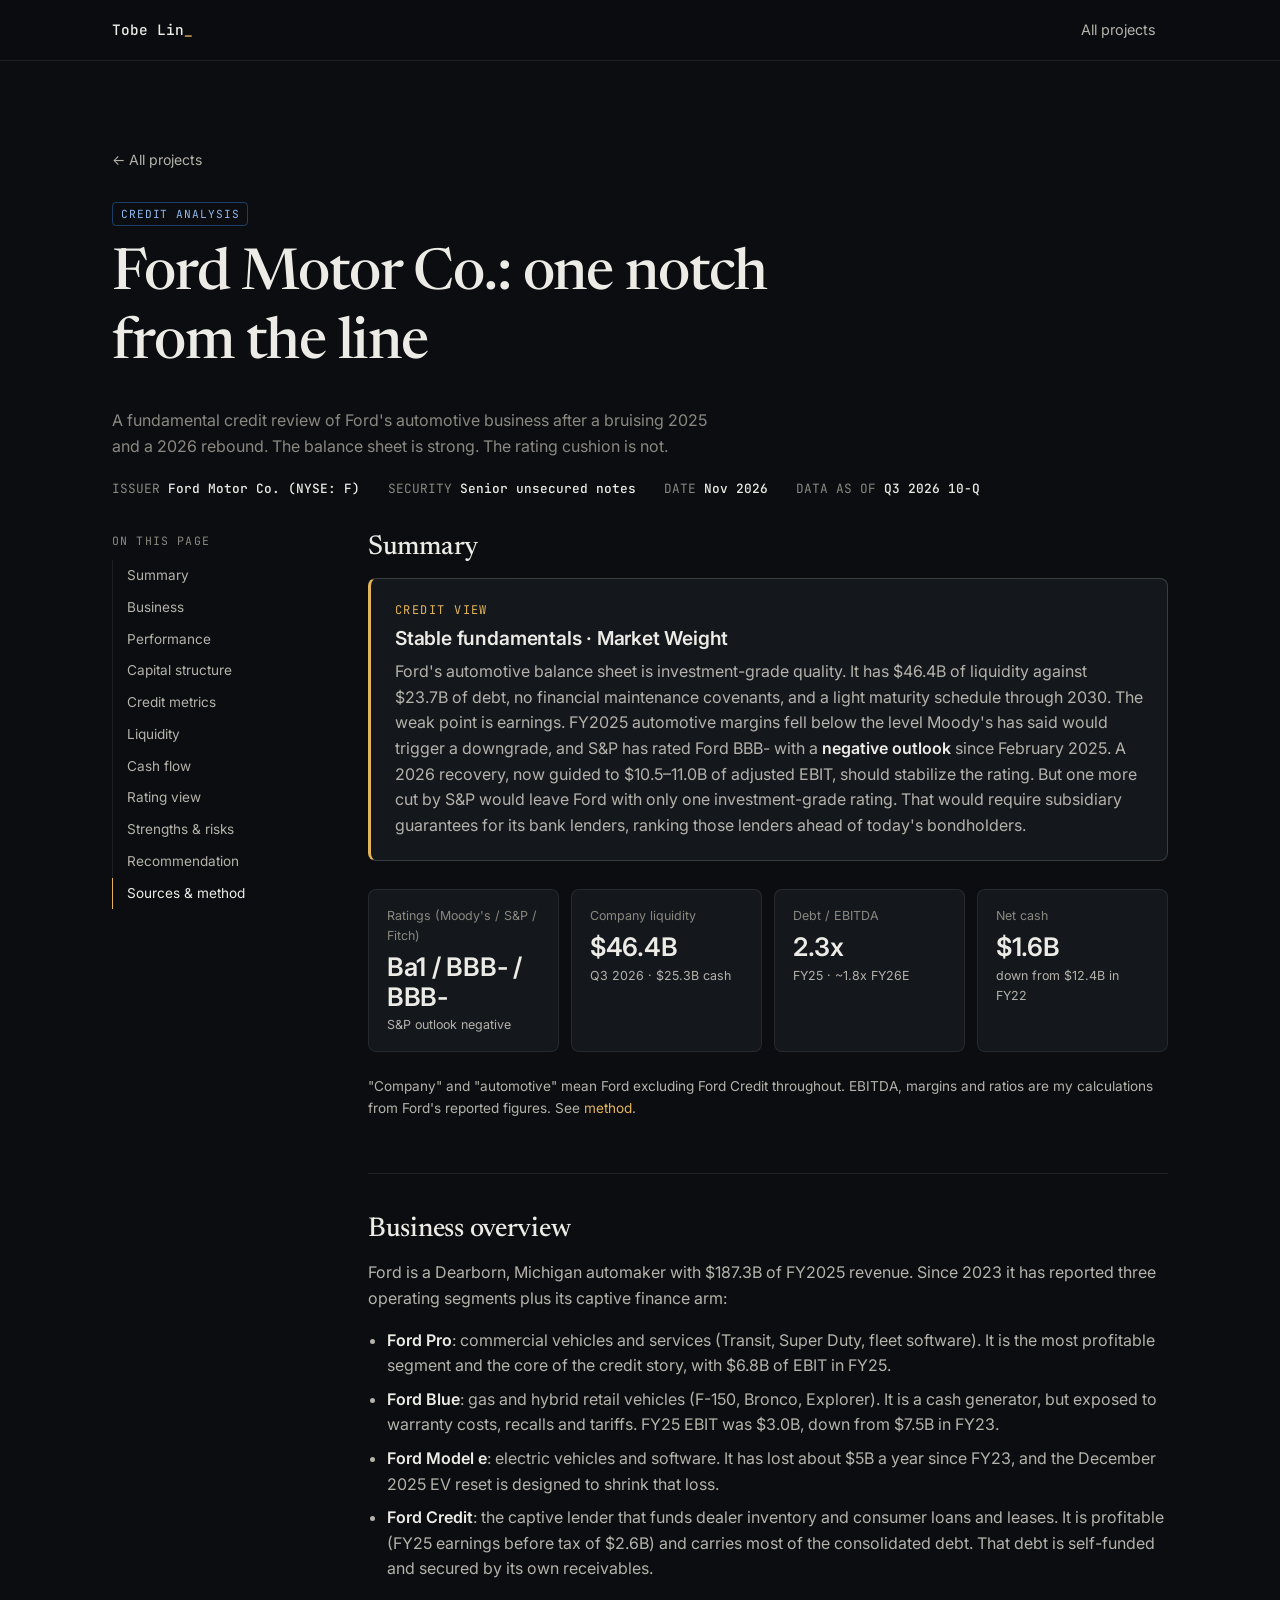
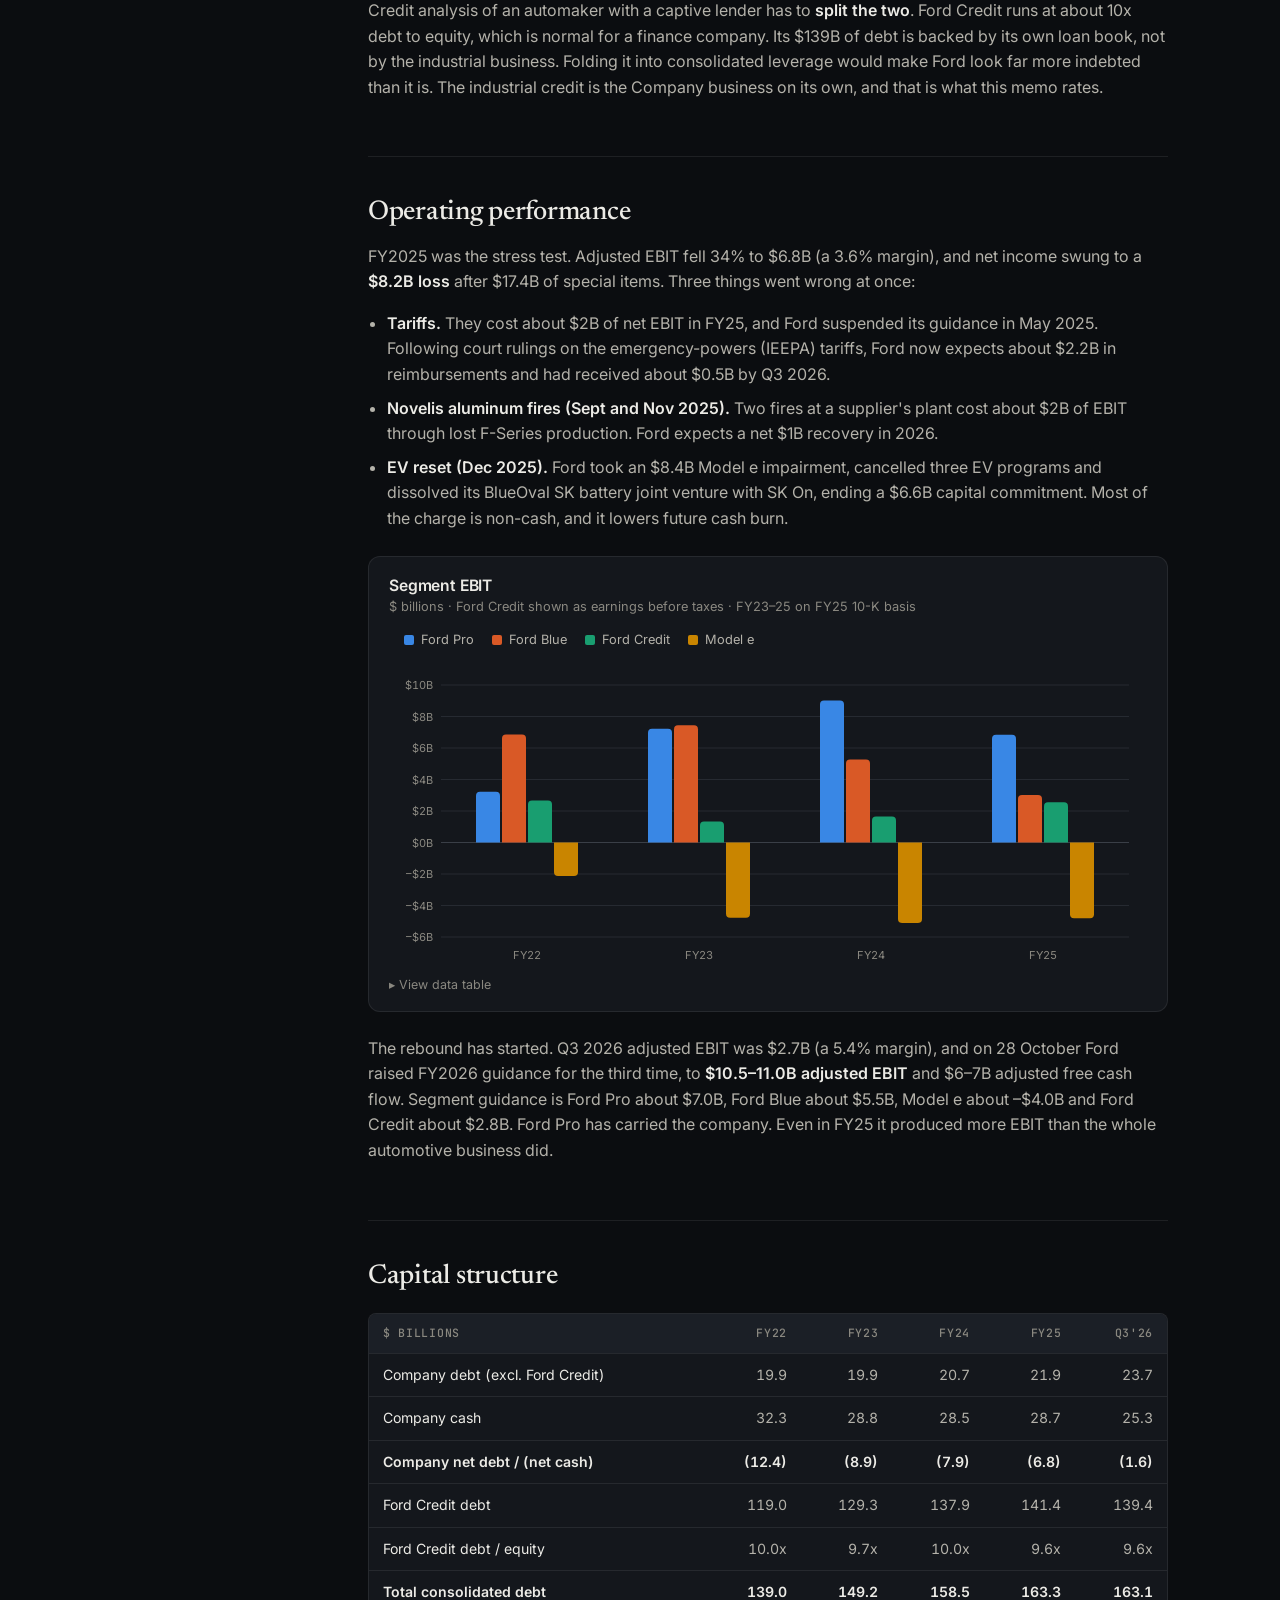
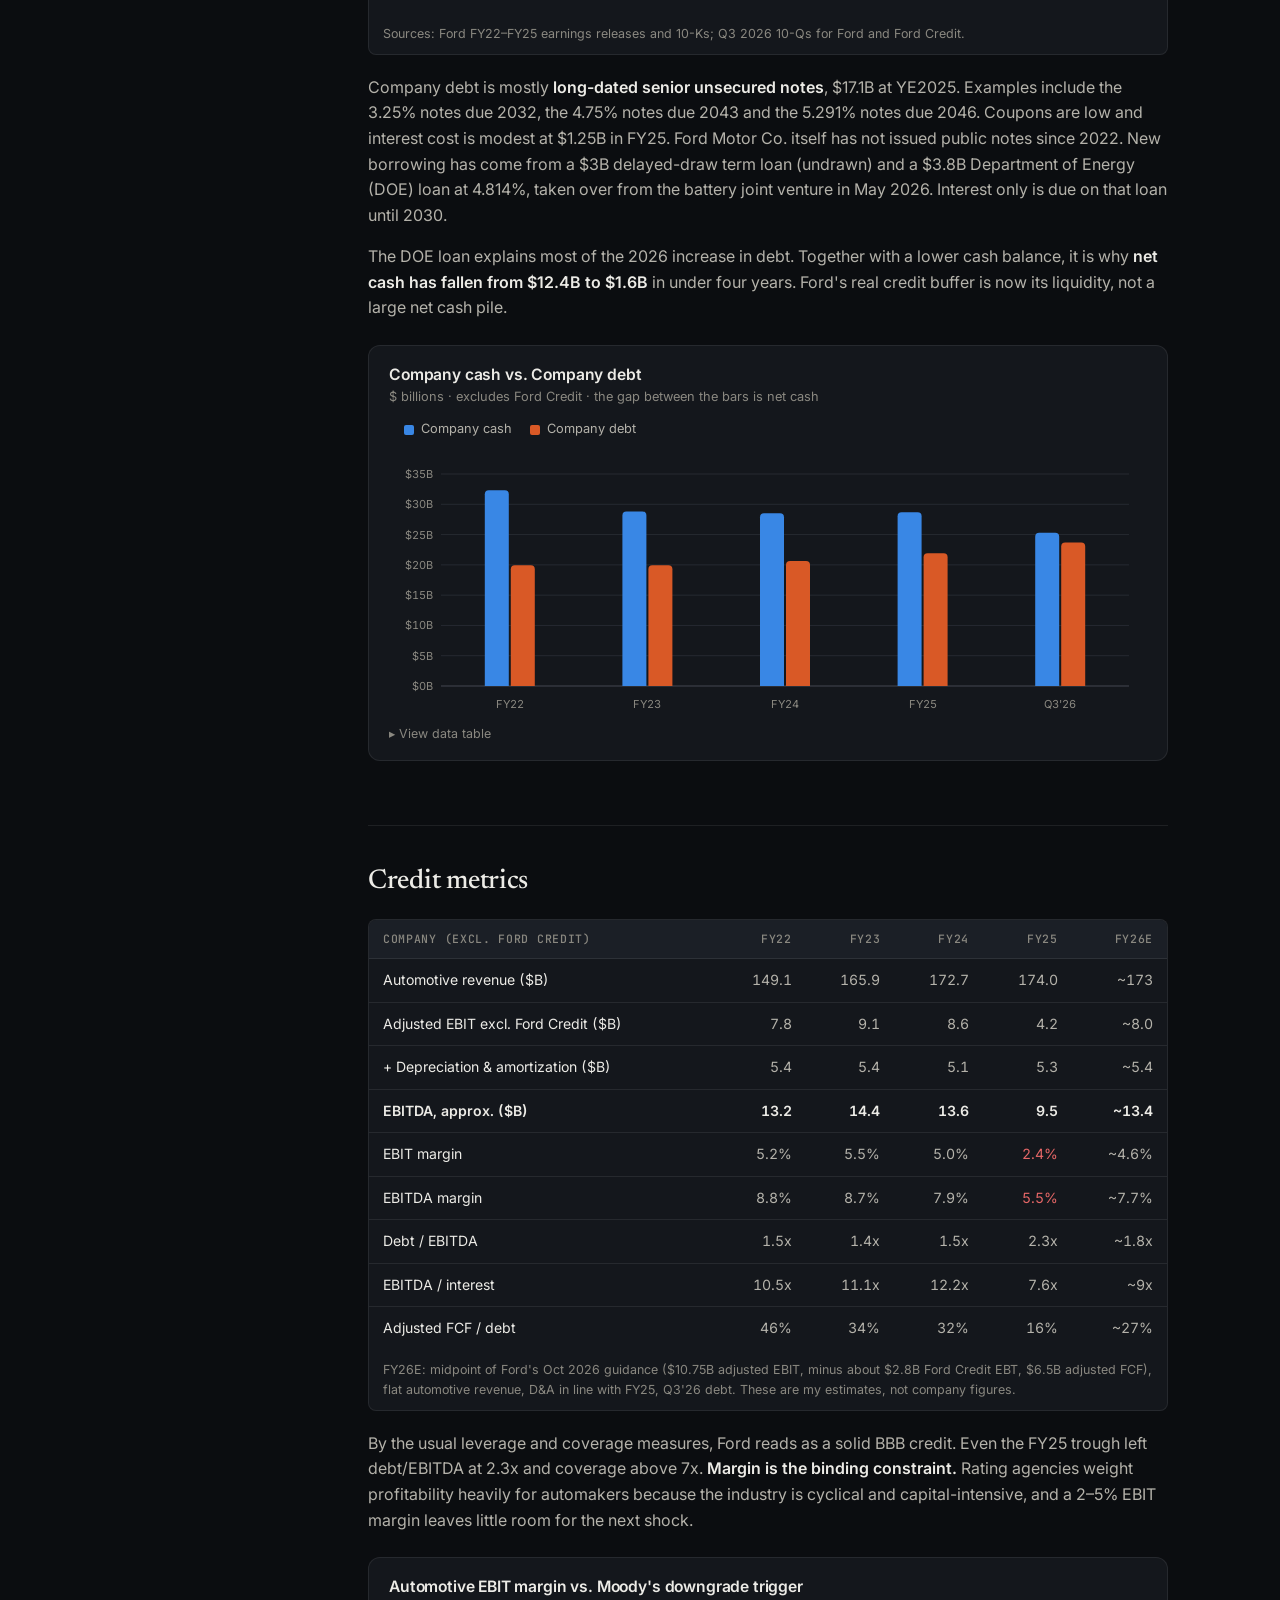
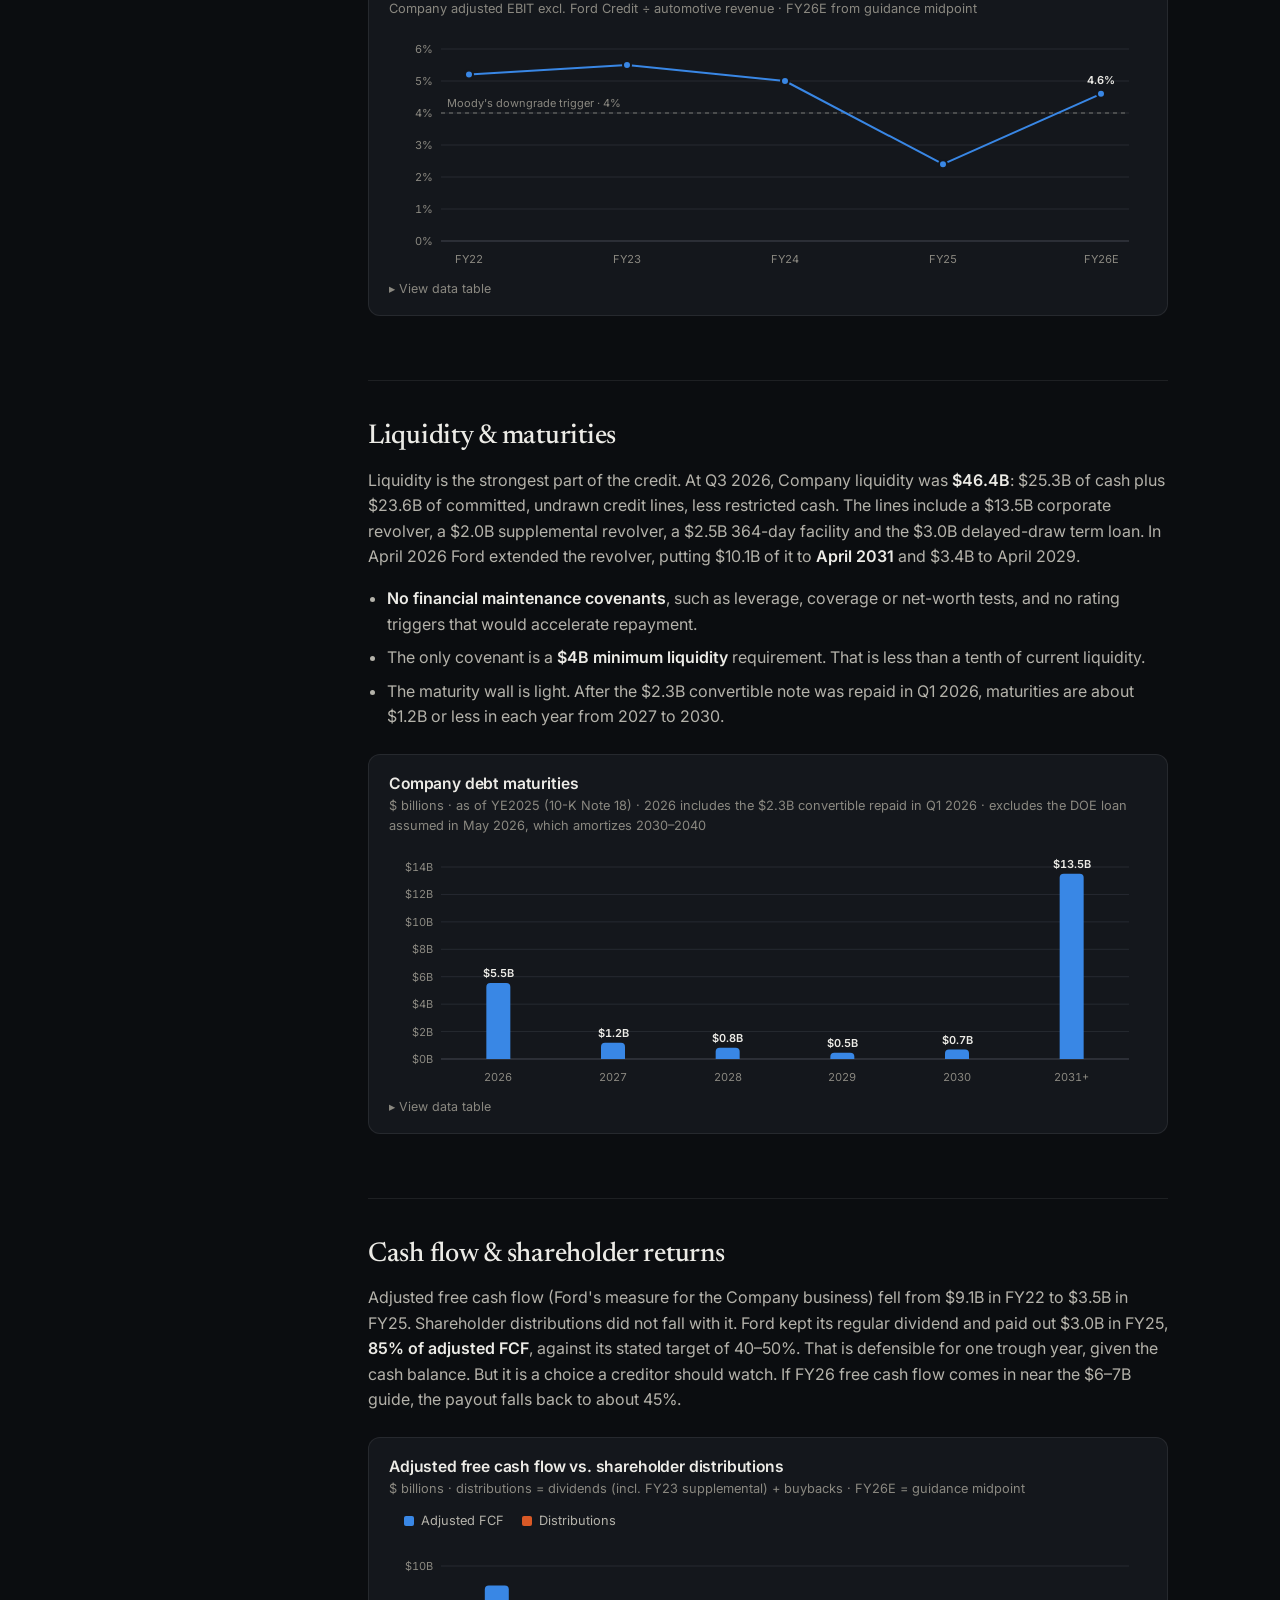
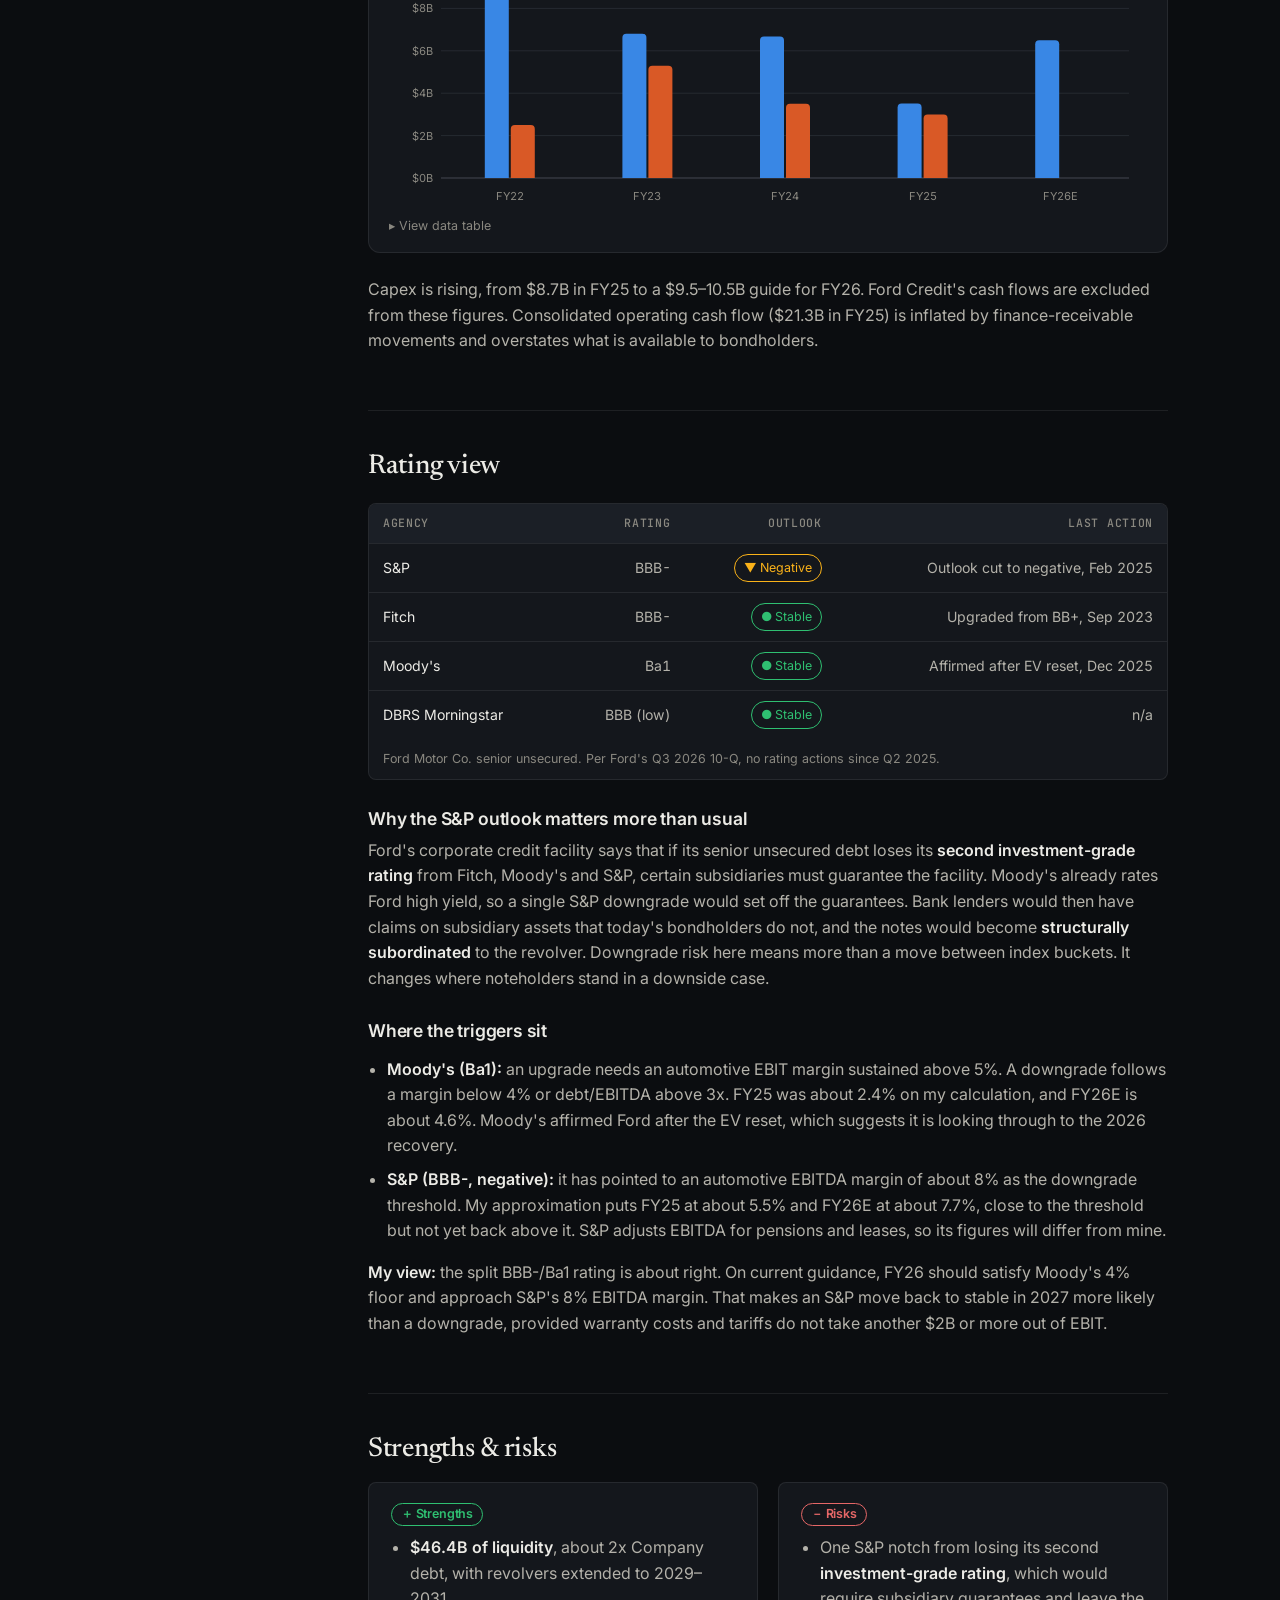
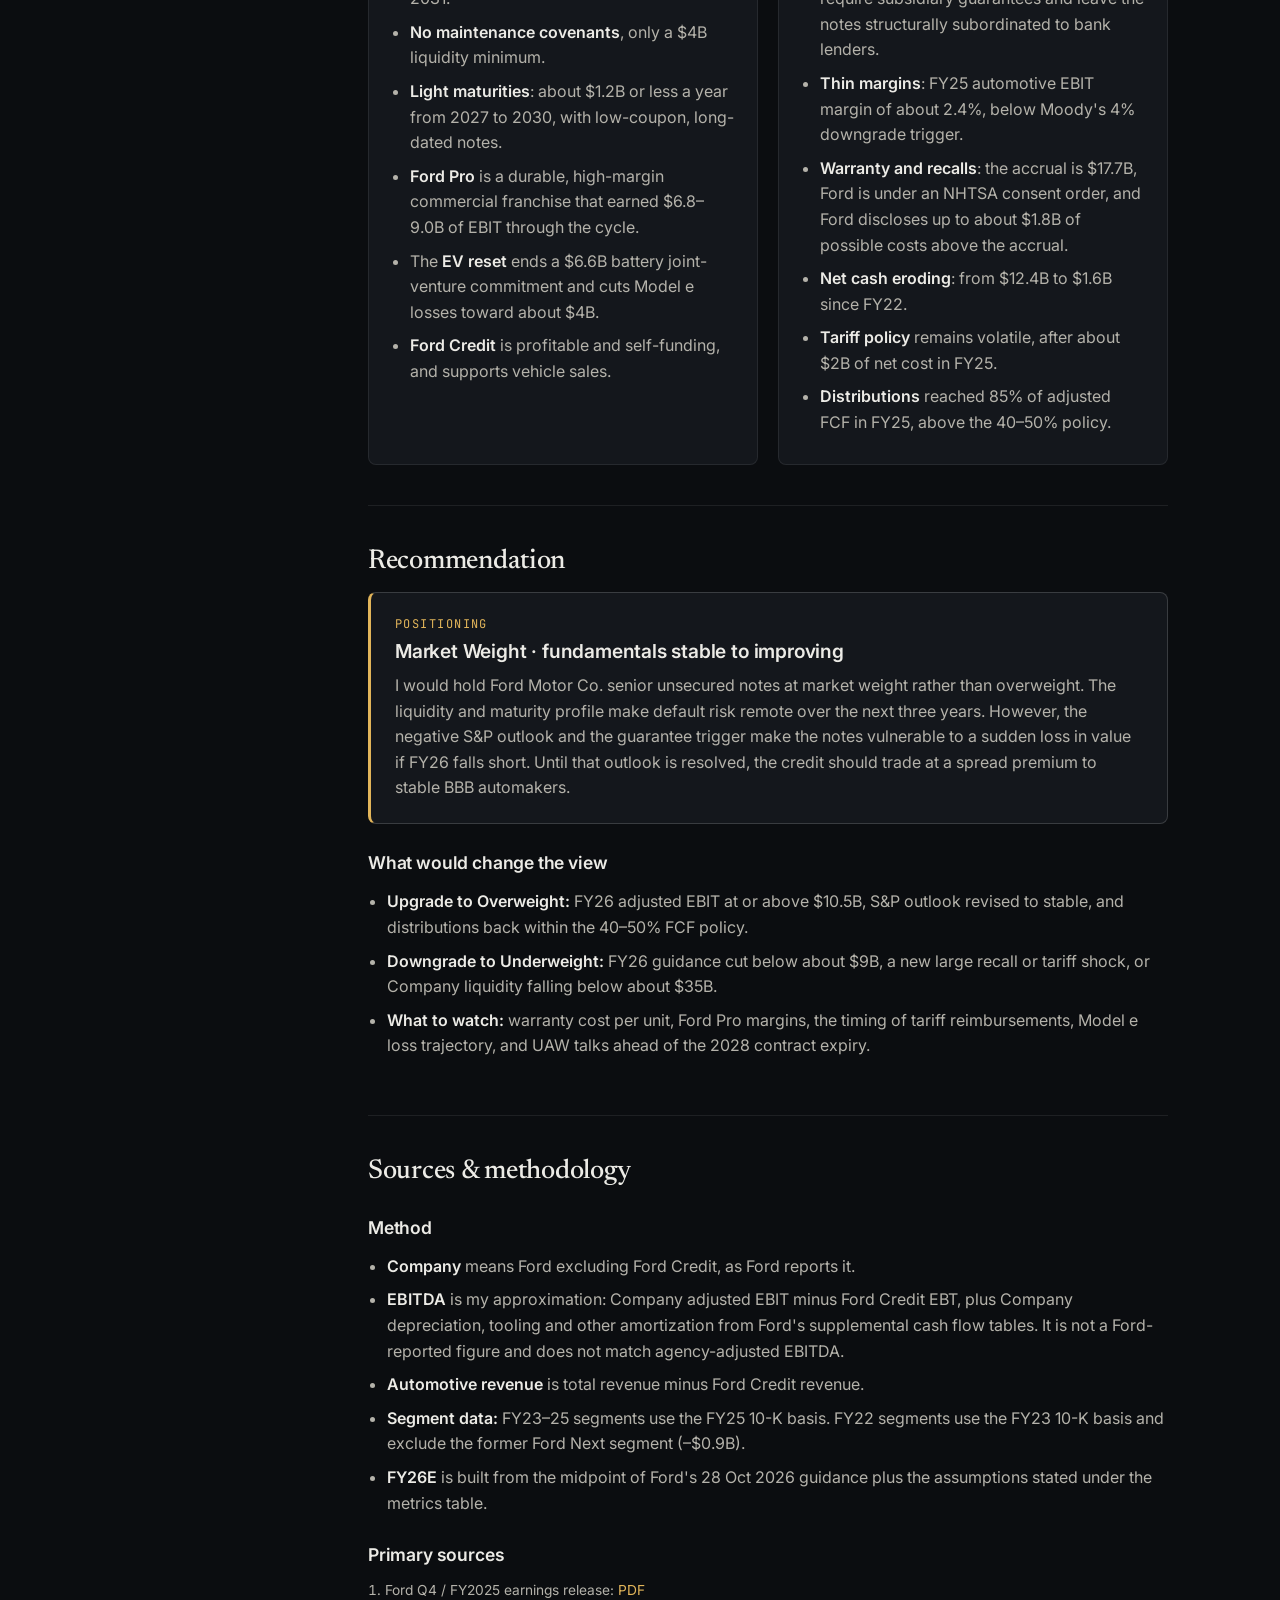
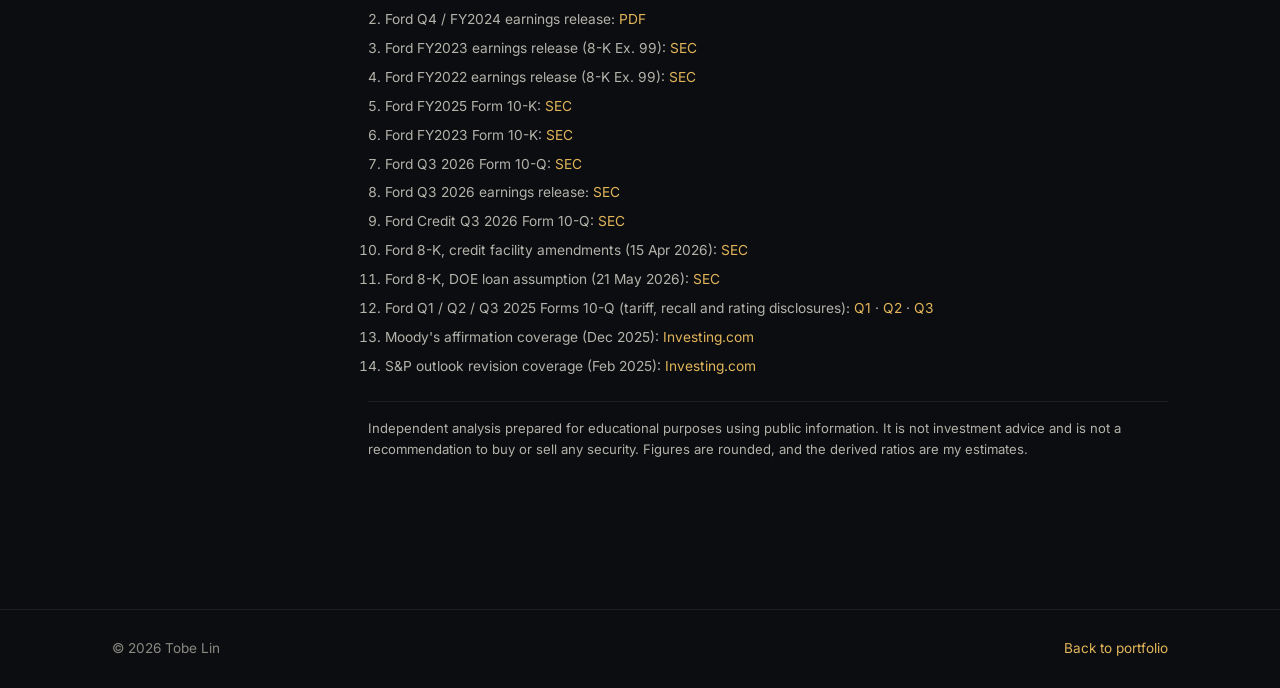
==== commit 50931b91: "Add Tobe Lin's details, resume and contact links Co-Authored-By: Claude Opus 5.5 <noreply@anthropic." ====
--- a/projects/ford-credit-analysis.html
+++ b/projects/ford-credit-analysis.html
@@ -3,7 +3,7 @@
 <head>
   <meta charset="utf-8">
   <meta name="viewport" content="width=device-width, initial-scale=1">
-  <title>Ford Motor Co. Credit Memo · [Your Name]</title>
+  <title>Ford Motor Co. Credit Memo · Tobe Lin</title>
   <meta name="description" content="Fundamental credit analysis of Ford Motor Company's automotive business: leverage, liquidity, Ford Credit, ratings and downgrade triggers.">
   <meta name="theme-color" content="#0b0d10">
   <link rel="icon" href="../assets/img/favicon.svg" type="image/svg+xml">
@@ -15,7 +15,7 @@
 <body>
   <header class="nav">
     <div class="container nav-inner">
-      <a class="brand" href="../index.html">[Your Name]<span>_</span></a>
+      <a class="brand" href="../index.html">Tobe Lin<span>_</span></a>
       <ul class="nav-links nav-simple">
         <li><a href="../index.html#projects">All projects</a></li>
       </ul>
@@ -409,7 +409,7 @@
 
   <footer class="footer">
     <div class="container">
-      <span>© <span data-year>2026</span> [Your Name]</span>
+      <span>© <span data-year>2026</span> Tobe Lin</span>
       <a href="../index.html">Back to portfolio</a>
     </div>
   </footer>
